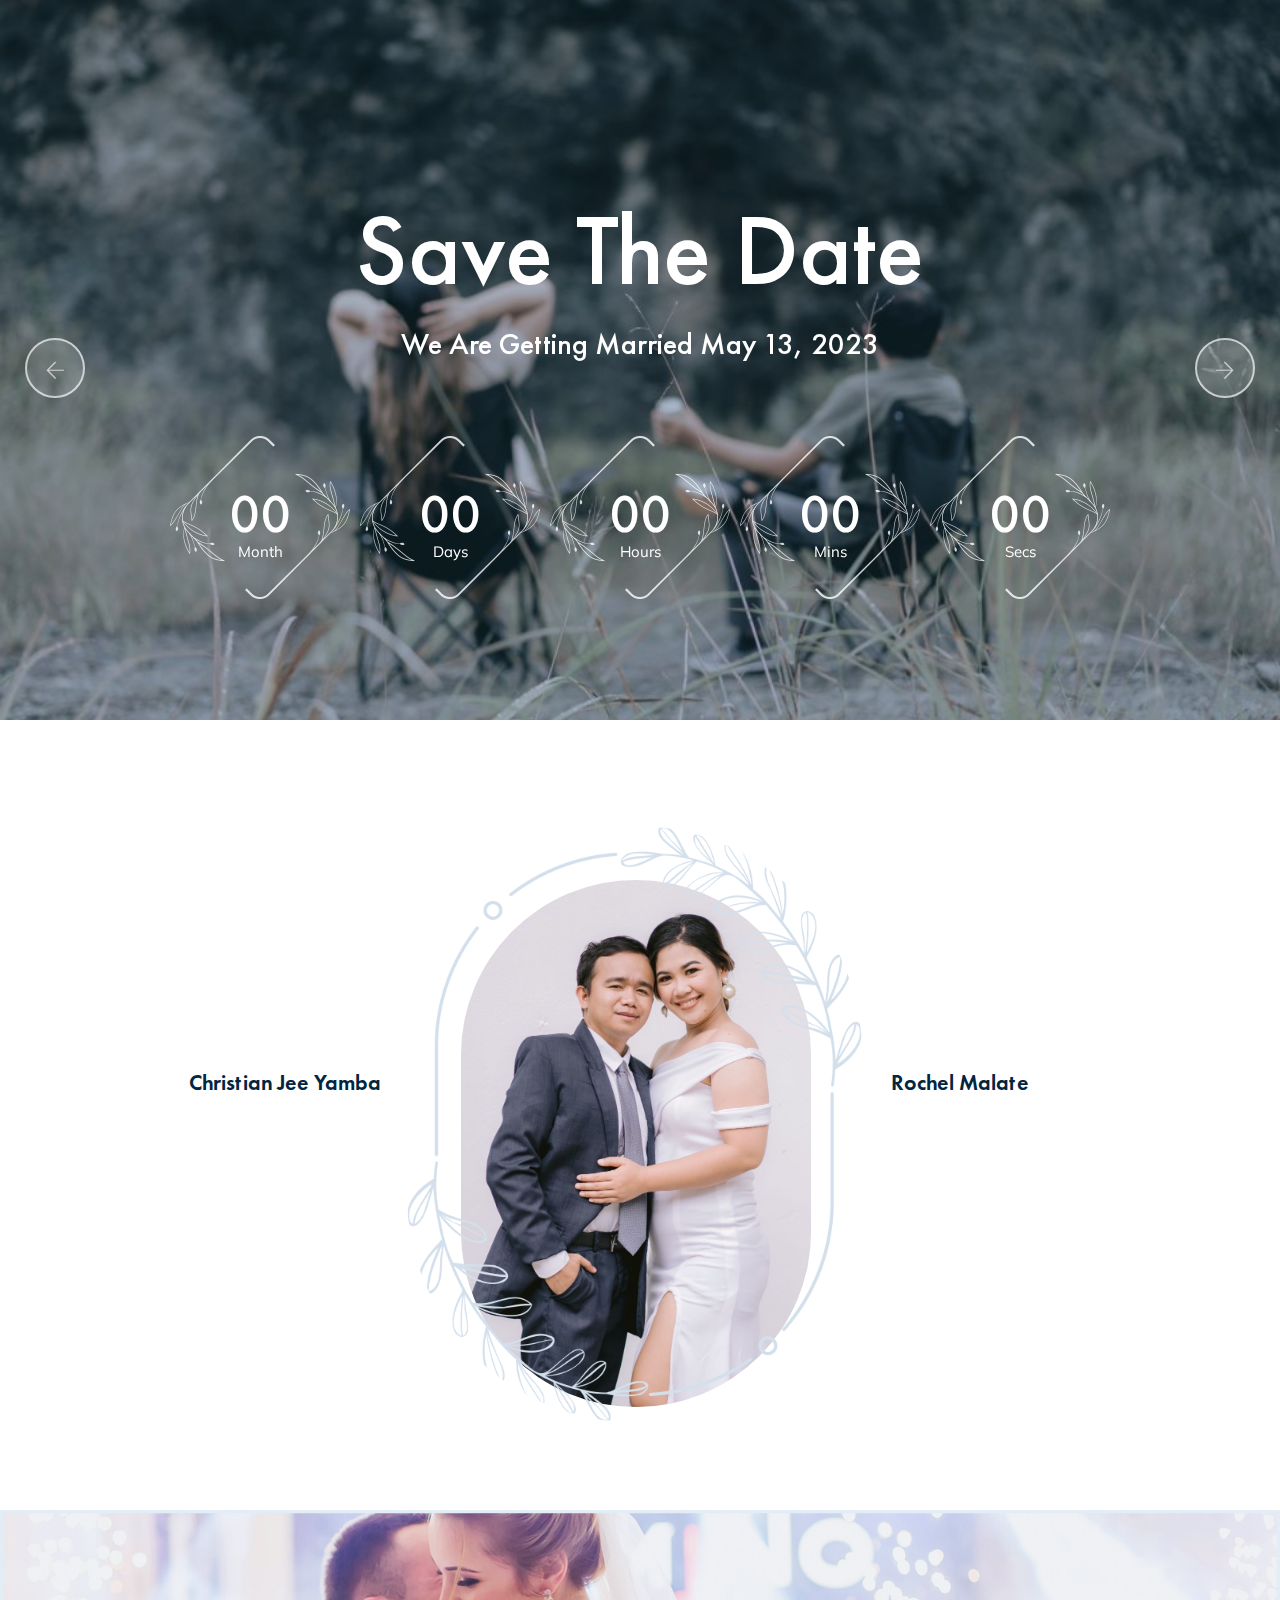
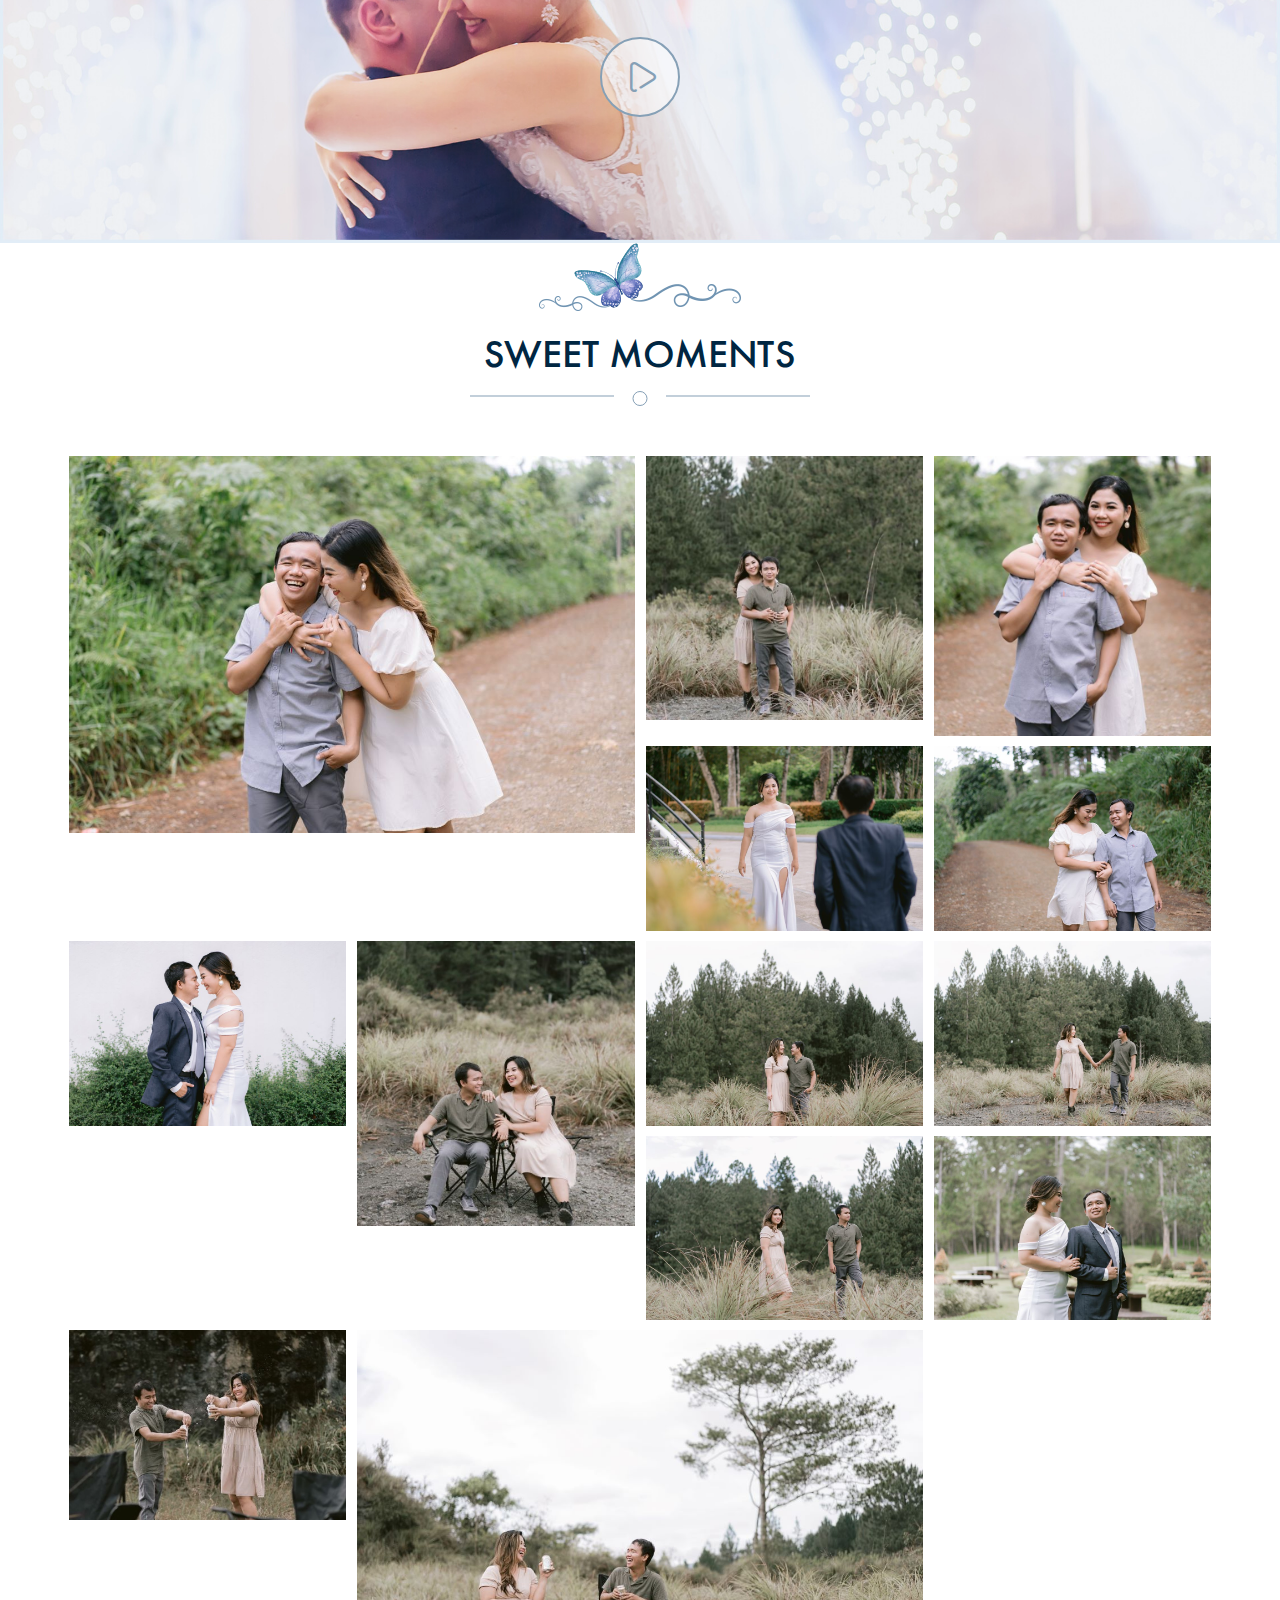
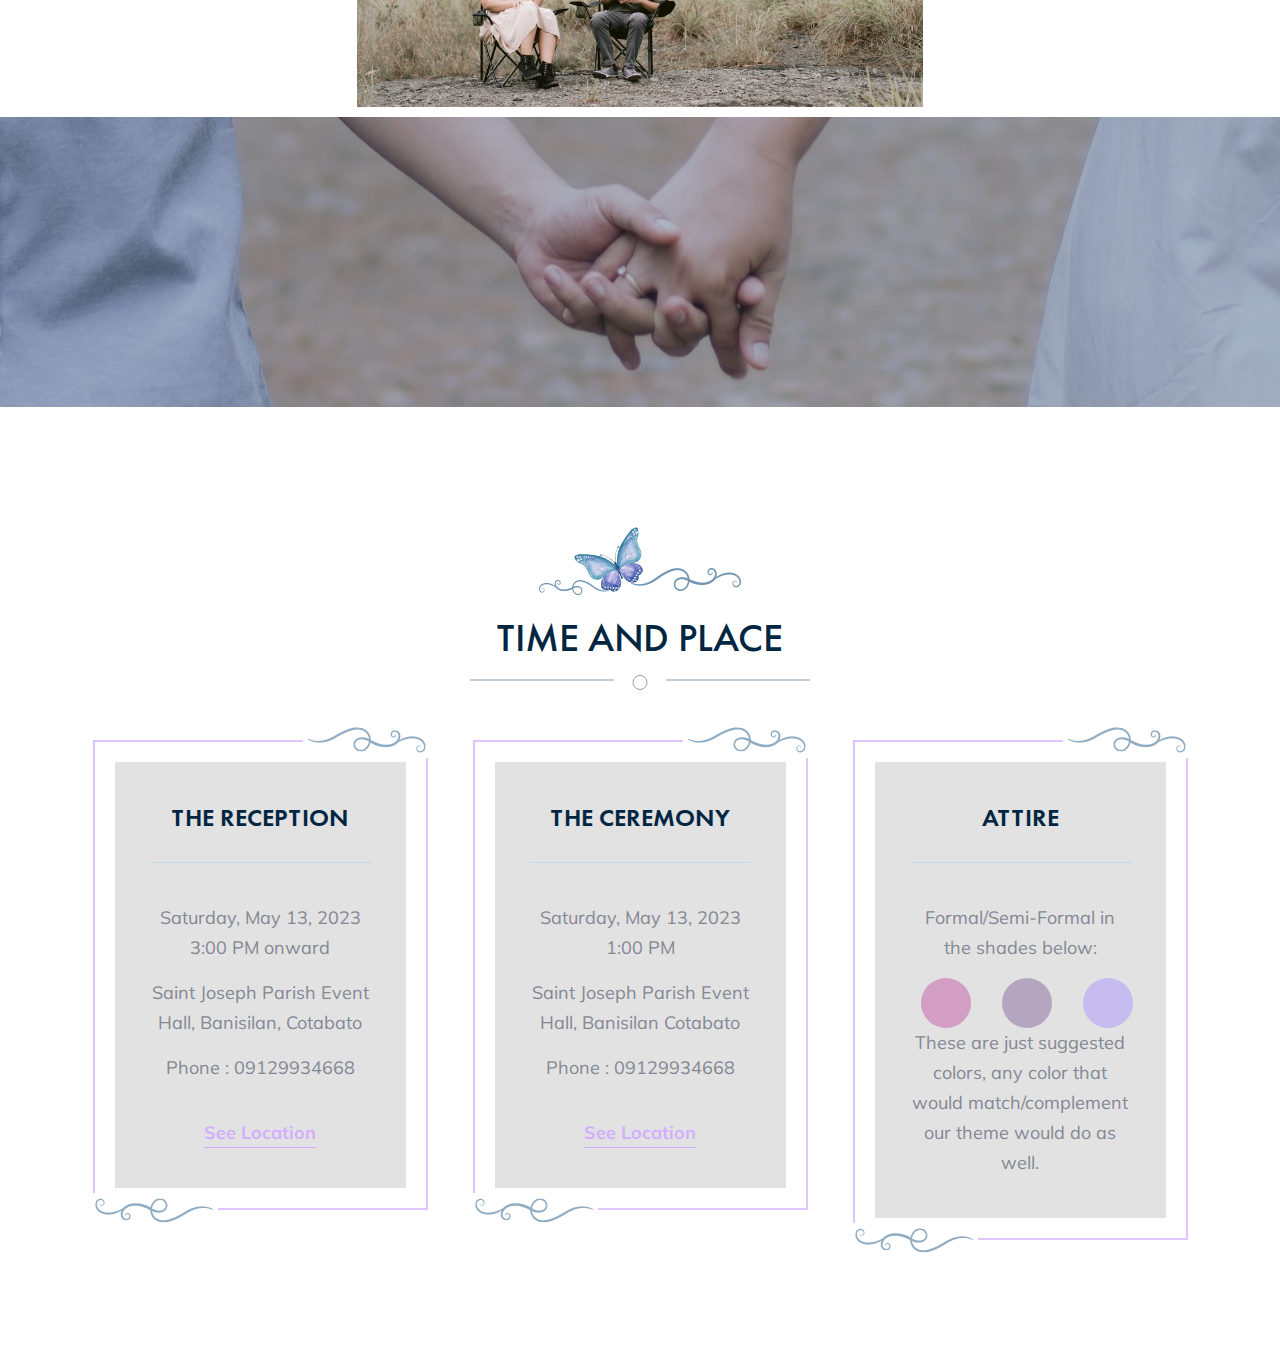
==== index.html @ 6a4d4988 "Image updates" ====
<!DOCTYPE html>
<html lang="en"></html>


<head>
    <link rel="shortcut icon" type="image/png" href="assets/images/favicon.png">
    <title> Yamba & Malate Nuptials</title>
    <link href="assets/css/themify-icons.css" rel="stylesheet">
    <link href="assets/css/font-awesome.min.css" rel="stylesheet">
    <link href="assets/css/flaticon.css" rel="stylesheet">
    <link href="assets/css/bootstrap.min.css" rel="stylesheet">
    <link href="assets/css/magnific-popup.css" rel="stylesheet">
    <link href="assets/css/animate.css" rel="stylesheet">
    <link href="assets/css/owl.carousel.css" rel="stylesheet">
    <link href="assets/css/owl.theme.css" rel="stylesheet">
    <link href="assets/css/slick.css" rel="stylesheet">
    <link href="assets/css/slick-theme.css" rel="stylesheet">
    <link href="assets/css/swiper.min.css" rel="stylesheet">
    <link href="assets/css/nice-select.css" rel="stylesheet">
    <link href="assets/css/owl.transitions.css" rel="stylesheet">
    <link href="assets/css/jquery.fancybox.css" rel="stylesheet">
    <link href="assets/css/odometer-theme-default.css" rel="stylesheet">
    <link href="assets/css/style.css" rel="stylesheet">
</head>

<body>

    <!-- start page-wrapper -->
    <div class="page-wrapper">
        <!-- start preloader -->
        <div class="preloader">
            <div class="vertical-centered-box">
                <div class="content">
                    <div class="loader-circle"></div>
                    <div class="loader-line-mask">
                        <div class="loader-line"></div>
                    </div>
                    <img src="assets/images/favicon.png" alt="">
                </div>
            </div>
        </div>
        <!-- end preloader -->
        <!-- start of hero -->
        <section class="wpo-hero-slider wpo-hero-style-3">
            <div class="wedding-announcement">
                <div class="couple-text">
                    <h2 class="wow slideInUp" data-wow-duration="1s">Save The Date</h2>
                    <p class="wow slideInUp" data-wow-duration="1.8s">We Are Getting Married May 13, 2023</p>
                    <!-- start wpo-wedding-date -->
                    <div class="wpo-wedding-date wow slideInUp" data-wow-duration="2.1s">
                        <div class="clock-grids">
                            <div id="clock"></div>
                        </div>
                    </div>
                    <!-- end wpo-wedding-date -->
                </div>
            </div>

            <div class="swiper-container">
                <div class="swiper-wrapper">
                    <div class="swiper-slide">
                        <div class="slide-inner slide-bg-image" data-background="assets/images/main/1.jpg">
                        </div> <!-- end slide-inner --> 
                    </div> <!-- end swiper-slide -->
                    <div class="swiper-slide">
                        <div class="slide-inner slide-bg-image" data-background="assets/images/main/2.jpg">
                        </div> <!-- end slide-inner --> 
                    </div> <!-- end swiper-slide -->
                    <div class="swiper-slide">
                        <div class="slide-inner slide-bg-image" data-background="assets/images/main/3.jpg">
                        </div> <!-- end slide-inner --> 
                    </div> <!-- end swiper-slide -->
                    <div class="swiper-slide">
                        <div class="slide-inner slide-bg-image" data-background="assets/images/main/4.jpg">
                        </div> <!-- end slide-inner --> 
                    </div> <!-- end swiper-slide -->
                    <div class="swiper-slide">
                        <div class="slide-inner slide-bg-image" data-background="assets/images/main/5.jpg">
                        </div> <!-- end slide-inner --> 
                    </div> <!-- end swiper-slide -->
                </div>
                <!-- end swiper-wrapper -->

                <!-- swipper controls -->
                <div class="swiper-pagination"></div>
                <div class="next-prev-btn">
                    <div class="swiper-button-next"></div>
                    <div class="swiper-button-prev"></div>
                </div>
            </div>
        </section>
        <!-- end of hero slider -->
        <!-- start couple-section -->
        <section class="couple-section pt-160 section-padding" id="couple">
            <div class="container">
                <div class="row align-items-center">
                    <div class="col col-xs-12">
                        <div class="couple-area clearfix">
                            <div class="text-grid bride">
                                <div class="couple-img">
                                    <img src="assets/images/main/chris.png" alt="">
                                </div>
                                <h3>Christian Jee Yamba</h3>
                                <!-- <p>26 years old web developer from Brgy. Thailand Banisilan North Cotabato </p> -->
                                
                            </div>
                            <div class="middle-couple-pic">
                                <img src="assets/images/main/couple.jpg"  alt="">
                                <div class="frame-img"><img src="assets/images/couple/shape.png" alt=""></div>
                            </div>
                            <div class="text-grid groom">
                                <div class="couple-img">
                                    <img src="assets/images/main/roch.png" alt="">
                                </div>
                                <h3>Rochel Malate</h3>
                                <!-- <p>26 Years old human from Tacloban who fell in love with christian </p> -->
                            </div>
                        </div>
                    </div>
                </div>
            </div> <!-- end container -->
        </section>
        <!-- end couple-section -->
        <!-- start wpo-video-section -->
        <section class="wpo-video-section-s2">
            <h2 class="hidden">some</h2>
            <div class="wpo-video-item">
                <div class="wpo-video-img">
                    <img src="assets/images/cta2.jpg" alt="">
                    <a href="https://www.youtube.com/embed/teLhLLlhfzc" class="video-btn" data-type="iframe"><i
                            class="fi flaticon-play"></i></a>
                </div>
            </div>
        </section>
        <!-- end wpo-video-section-->

        <!-- start wpo-portfolio-section -->
        <section class="wpo-portfolio-section-s2 section-padding" id="gallery">
            <div class="container-fluid">
                <div class="row">
                    <div class="wpo-section-title-s2">
                        <div class="section-title-simg">
                            <img src="assets/images/section-title2.png" alt="">
                        </div>
                        <h2>Sweet Moments</h2>
                        <div class="section-title-img">
                            <div class="round-ball"></div>
                        </div>
                    </div>
                </div>
                <div class="sortable-gallery">
                    <div class="row">
                        <div class="col-lg-12">
                            <div class="portfolio-grids gallery-container clearfix">
                                <div class="grid">
                                    <div class="img-holder">
                                        <a href="assets/images/main/4.jpg" class="fancybox" data-fancybox-group="gall-1">
                                            <img src="assets/images/main/4.jpg" alt class="img img-responsive">
                                            <div class="hover-content">
                                                <i class="ti-plus"></i>
                                            </div>
                                        </a>
                                    </div>
                                </div>
                                <div class="grid">
                                    <div class="img-holder">
                                        <a href="assets/images/main/8.jpg" class="fancybox" data-fancybox-group="gall-1">
                                            <img src="assets/images/main/8.jpg" alt class="img img-responsive">
                                            <div class="hover-content">
                                                <i class="ti-plus"></i>
                                            </div>
                                        </a>
                                    </div>
                                </div>
                                <div class="grid">
                                    <div class="img-holder">
                                        <a href="assets/images/main/16.jpg" class="fancybox" data-fancybox-group="gall-1">
                                            <img src="assets/images/main/16.jpg" alt class="img img-responsive">
                                            <div class="hover-content">
                                                <i class="ti-plus"></i>
                                            </div>
                                        </a>
                                    </div>
                                </div>
                                <div class="grid">
                                    <div class="img-holder">
                                        <a href="assets/images/main/19.jpg" class="fancybox" data-fancybox-group="gall-1">
                                            <img src="assets/images/main/19.jpg" alt class="img img-responsive">
                                            <div class="hover-content">
                                                <i class="ti-plus"></i>
                                            </div>
                                        </a>
                                    </div>
                                </div>
                                <div class="grid">
                                    <div class="img-holder">
                                        <a href="assets/images/main/17.jpg" class="fancybox" data-fancybox-group="gall-1">
                                            <img src="assets/images/main/17.jpg" alt class="img img-responsive">
                                            <div class="hover-content">
                                                <i class="ti-plus"></i>
                                            </div>
                                        </a>
                                    </div>
                                </div>
                                <div class="grid">
                                    <div class="img-holder">
                                        <a href="assets/images/main/18.jpg" class="fancybox" data-fancybox-group="gall-1">
                                            <img src="assets/images/main/18.jpg" alt class="img img-responsive">
                                            <div class="hover-content">
                                                <i class="ti-plus"></i>
                                            </div>
                                        </a>
                                    </div>
                                </div>
                                <div class="grid">
                                    <div class="img-holder">
                                        <a href="assets/images/main/14.jpg" class="fancybox" data-fancybox-group="gall-1">
                                            <img src="assets/images/main/14.jpg" alt class="img img-responsive">
                                            <div class="hover-content">
                                                <i class="ti-plus"></i>
                                            </div>
                                        </a>
                                    </div>
                                </div>
                                <div class="grid">
                                    <div class="img-holder">
                                        <a href="assets/images/main/9.jpg" class="fancybox" data-fancybox-group="gall-1">
                                            <img src="assets/images/main/9.jpg" alt class="img img-responsive">
                                            <div class="hover-content">
                                                <i class="ti-plus"></i>
                                            </div>
                                        </a>
                                    </div>
                                </div>
                                <div class="grid">
                                    <div class="img-holder">
                                        <a href="assets/images/main/11.jpg" class="fancybox" data-fancybox-group="gall-1">
                                            <img src="assets/images/main/11.jpg" alt class="img img-responsive">
                                            <div class="hover-content">
                                                <i class="ti-plus"></i>
                                            </div>
                                        </a>
                                    </div>
                                </div>
                                <div class="grid">
                                    <div class="img-holder">
                                        <a href="assets/images/main/7.jpg" class="fancybox" data-fancybox-group="gall-1">
                                            <img src="assets/images/main/7.jpg" alt class="img img-responsive">
                                            <div class="hover-content">
                                                <i class="ti-plus"></i>
                                            </div>
                                        </a>
                                    </div>
                                </div>
                                <div class="grid">
                                    <div class="img-holder">
                                        <a href="assets/images/main/20.jpg" class="fancybox" data-fancybox-group="gall-1">
                                            <img src="assets/images/main/20.jpg" alt class="img img-responsive">
                                            <div class="hover-content">
                                                <i class="ti-plus"></i>
                                            </div>
                                        </a>
                                    </div>
                                </div>
                                <div class="grid">
                                    <div class="img-holder">
                                        <a href="assets/images/main/15.jpg" class="fancybox" data-fancybox-group="gall-1">
                                            <img src="assets/images/main/15.jpg" alt class="img img-responsive">
                                            <div class="hover-content">
                                                <i class="ti-plus"></i>
                                            </div>
                                        </a>
                                    </div>
                                </div>
                                <div class="grid">
                                    <div class="img-holder">
                                        <a href="assets/images/main/12.jpg" class="fancybox" data-fancybox-group="gall-1">
                                            <img src="assets/images/main/12.jpg" alt class="img img-responsive">
                                            <div class="hover-content">
                                                <i class="ti-plus"></i>
                                            </div>
                                        </a>
                                    </div>
                                </div>
                            </div>
                        </div>
                    </div>
                </div>

            </div> <!-- end container -->
        </section>
        <!-- end wpo-portfolio-section -->

        <!-- start wpo-cta-section -->
        <div class="wpo-cta-section-s3">
            <div class="conatiner-fluid">
            </div>
        </div>

        <!-- end wpo-cta-section -->

        <!-- start wpo-event-section -->
        <section class="wpo-event-section section-padding" id="event">
            <div class="container">
                <div class="row">
                    <div class="wpo-section-title-s2">
                        <div class="section-title-simg">
                            <img src="assets/images/section-title2.png" alt="">
                        </div>
                        <h2>TIME AND PLACE</h2>
                        <div class="section-title-img">
                            <div class="round-ball"></div>
                        </div>
                    </div>
                </div>
                <div class="wpo-event-wrap">
                    <div class="row">
                        <div class="col col-lg-4 col-sm-12 col-xs-12 col-12">
                            <div class="wpo-event-item">
                                <div class="wpo-event-text">
                                    <h2>The Reception</h2>
                                    <ul>
                                        <li>Saturday, May 13, 2023
                                            3:00 PM onward</li>
                                        <li>Saint Joseph Parish Event Hall, Banisilan, Cotabato</li>
                                        <li>Phone : 09129934668</li>

                                        <li> <a target="_blank" href="https://goo.gl/maps/SfGTZYkYC9hST8ng8">See Location</a></li>
                                    </ul>
                                </div>
                                <div class="event-shape-1">
                                    <img src="assets/images/event-shape-1.png" alt="">
                                </div>
                                <div class="event-shape-2">
                                    <img src="assets/images/event-shape-2.png" alt="">
                                </div>
                            </div>
                        </div>
                        <div class="col col-lg-4 col-sm-12 col-xs-12 col-12">
                            <div class="wpo-event-item">
                                <div class="wpo-event-text">
                                    <h2>THE CEREMONY</h2>
                                    <ul>
                                        <li>Saturday, May 13, 2023
                                            1:00 PM</li>
                                        <li>Saint Joseph Parish Event Hall, Banisilan Cotabato</li>
                                        <li>Phone : 09129934668</li>

                                        <li> <a target="_blank" href="https://goo.gl/maps/rJpF95qq6L1NJ7fk9">See Location</a></li>
                                    </ul>
                                </div>
                                <div class="event-shape-1">
                                    <img src="assets/images/event-shape-1.png" alt="">
                                </div>
                                <div class="event-shape-2">
                                    <img src="assets/images/event-shape-2.png" alt="">
                                </div>
                            </div>
                        </div>
                        <div class="col col-lg-4 col-sm-12 col-xs-12 col-12 col-centered">
                            <div class="wpo-event-item">
                                <div class="wpo-event-text">
                                    <h2>ATTIRE</h2>
                                        <ul>
                                            <li>Formal/Semi-Formal in the shades below:</li>
                                            <div class="mt-2 row align-items-center" align="center" >
                                                <div class="col col-md-4">
                                                    <div class="pallet" style="background-color:#d29ec4">
                                                        <!-- <div class="color-label">Beige</div> -->
                                                    </div>
                                                </div>
                                                <div class="col col-md-4">
                                                    <div class="pallet" style="background-color:#b4a6bf">
                                                        <!-- <div class="color-label">White Ivory</div> -->
                                                    </div>
                                                </div>
                                                <div class="col col-md-4">
                                                    <div class="pallet" style="background-color:#c6bcef">
                                                        <!-- <div class="color-label">Champagne</div> -->
                                                    </div>
                                                </div>
                                            </div>
                                            <li>These are just suggested colors, any color that would match/complement our theme would do as well.</li>
                                        </ul>
                                        </div>
                                        <div class="event-shape-1">
                                            <img src="assets/images/event-shape-1.png" alt="">
                                </div>
                                <div class="event-shape-2">
                                    <img src="assets/images/event-shape-2.png" alt="">
                                </div>
                            </div>
                        </div>
                   
                    </div>
                </div>

            </div> <!-- end container -->
        </section>
        <!-- end wpo-event-section -->
    <!-- end of page-wrapper -->

    <!-- All JavaScript files
    ================================================== -->
    <script src="assets/js/jquery.min.js"></script>
    <script src="assets/js/bootstrap.bundle.min.js"></script>
    <!-- Plugins for this template -->
    <script src="assets/js/modernizr.custom.js"></script>
    <script src="assets/js/jquery.dlmenu.js"></script>
    <script src="assets/js/jquery-plugin-collection.js"></script>
    <!-- Custom script for this template -->
    <script src="assets/js/script.js"></script>
</body>

</html>
---- assets/css/themify-icons.css ----
@font-face {
	font-family: 'themify';
	src:url('../fonts/themify.eot?-fvbane');
	src:url('../fonts/themify.eot?#iefix-fvbane') format('embedded-opentype'),
		url('../fonts/themify.woff?-fvbane') format('woff'),
		url('../fonts/themify.ttf?-fvbane') format('truetype'),
		url('../fonts/themify.svg?-fvbane#themify') format('svg');
	font-weight: normal;
	font-style: normal;
}

[class^="ti-"], [class*=" ti-"] {
	font-family: 'themify';
	speak: none;
	font-style: normal;
	font-weight: normal;
	font-variant: normal;
	text-transform: none;
	line-height: 1;

	/* Better Font Rendering =========== */
	-webkit-font-smoothing: antialiased;
	-moz-osx-font-smoothing: grayscale;
}

.ti-wand:before {
	content: "\e600";
}
.ti-volume:before {
	content: "\e601";
}
.ti-user:before {
	content: "\e602";
}
.ti-unlock:before {
	content: "\e603";
}
.ti-unlink:before {
	content: "\e604";
}
.ti-trash:before {
	content: "\e605";
}
.ti-thought:before {
	content: "\e606";
}
.ti-target:before {
	content: "\e607";
}
.ti-tag:before {
	content: "\e608";
}
.ti-tablet:before {
	content: "\e609";
}
.ti-star:before {
	content: "\e60a";
}
.ti-spray:before {
	content: "\e60b";
}
.ti-signal:before {
	content: "\e60c";
}
.ti-shopping-cart:before {
	content: "\e60d";
}
.ti-shopping-cart-full:before {
	content: "\e60e";
}
.ti-settings:before {
	content: "\e60f";
}
.ti-search:before {
	content: "\e610";
}
.ti-zoom-in:before {
	content: "\e611";
}
.ti-zoom-out:before {
	content: "\e612";
}
.ti-cut:before {
	content: "\e613";
}
.ti-ruler:before {
	content: "\e614";
}
.ti-ruler-pencil:before {
	content: "\e615";
}
.ti-ruler-alt:before {
	content: "\e616";
}
.ti-bookmark:before {
	content: "\e617";
}
.ti-bookmark-alt:before {
	content: "\e618";
}
.ti-reload:before {
	content: "\e619";
}
.ti-plus:before {
	content: "\e61a";
}
.ti-pin:before {
	content: "\e61b";
}
.ti-pencil:before {
	content: "\e61c";
}
.ti-pencil-alt:before {
	content: "\e61d";
}
.ti-paint-roller:before {
	content: "\e61e";
}
.ti-paint-bucket:before {
	content: "\e61f";
}
.ti-na:before {
	content: "\e620";
}
.ti-mobile:before {
	content: "\e621";
}
.ti-minus:before {
	content: "\e622";
}
.ti-medall:before {
	content: "\e623";
}
.ti-medall-alt:before {
	content: "\e624";
}
.ti-marker:before {
	content: "\e625";
}
.ti-marker-alt:before {
	content: "\e626";
}
.ti-arrow-up:before {
	content: "\e627";
}
.ti-arrow-right:before {
	content: "\e628";
}
.ti-arrow-left:before {
	content: "\e629";
}
.ti-arrow-down:before {
	content: "\e62a";
}
.ti-lock:before {
	content: "\e62b";
}
.ti-location-arrow:before {
	content: "\e62c";
}
.ti-link:before {
	content: "\e62d";
}
.ti-layout:before {
	content: "\e62e";
}
.ti-layers:before {
	content: "\e62f";
}
.ti-layers-alt:before {
	content: "\e630";
}
.ti-key:before {
	content: "\e631";
}
.ti-import:before {
	content: "\e632";
}
.ti-image:before {
	content: "\e633";
}
.ti-heart:before {
	content: "\e634";
}
.ti-heart-broken:before {
	content: "\e635";
}
.ti-hand-stop:before {
	content: "\e636";
}
.ti-hand-open:before {
	content: "\e637";
}
.ti-hand-drag:before {
	content: "\e638";
}
.ti-folder:before {
	content: "\e639";
}
.ti-flag:before {
	content: "\e63a";
}
.ti-flag-alt:before {
	content: "\e63b";
}
.ti-flag-alt-2:before {
	content: "\e63c";
}
.ti-eye:before {
	content: "\e63d";
}
.ti-export:before {
	content: "\e63e";
}
.ti-exchange-vertical:before {
	content: "\e63f";
}
.ti-desktop:before {
	content: "\e640";
}
.ti-cup:before {
	content: "\e641";
}
.ti-crown:before {
	content: "\e642";
}
.ti-comments:before {
	content: "\e643";
}
.ti-comment:before {
	content: "\e644";
}
.ti-comment-alt:before {
	content: "\e645";
}
.ti-close:before {
	content: "\e646";
}
.ti-clip:before {
	content: "\e647";
}
.ti-angle-up:before {
	content: "\e648";
}
.ti-angle-right:before {
	content: "\e649";
}
.ti-angle-left:before {
	content: "\e64a";
}
.ti-angle-down:before {
	content: "\e64b";
}
.ti-check:before {
	content: "\e64c";
}
.ti-check-box:before {
	content: "\e64d";
}
.ti-camera:before {
	content: "\e64e";
}
.ti-announcement:before {
	content: "\e64f";
}
.ti-brush:before {
	content: "\e650";
}
.ti-briefcase:before {
	content: "\e651";
}
.ti-bolt:before {
	content: "\e652";
}
.ti-bolt-alt:before {
	content: "\e653";
}
.ti-blackboard:before {
	content: "\e654";
}
.ti-bag:before {
	content: "\e655";
}
.ti-move:before {
	content: "\e656";
}
.ti-arrows-vertical:before {
	content: "\e657";
}
.ti-arrows-horizontal:before {
	content: "\e658";
}
.ti-fullscreen:before {
	content: "\e659";
}
.ti-arrow-top-right:before {
	content: "\e65a";
}
.ti-arrow-top-left:before {
	content: "\e65b";
}
.ti-arrow-circle-up:before {
	content: "\e65c";
}
.ti-arrow-circle-right:before {
	content: "\e65d";
}
.ti-arrow-circle-left:before {
	content: "\e65e";
}
.ti-arrow-circle-down:before {
	content: "\e65f";
}
.ti-angle-double-up:before {
	content: "\e660";
}
.ti-angle-double-right:before {
	content: "\e661";
}
.ti-angle-double-left:before {
	content: "\e662";
}
.ti-angle-double-down:before {
	content: "\e663";
}
.ti-zip:before {
	content: "\e664";
}
.ti-world:before {
	content: "\e665";
}
.ti-wheelchair:before {
	content: "\e666";
}
.ti-view-list:before {
	content: "\e667";
}
.ti-view-list-alt:before {
	content: "\e668";
}
.ti-view-grid:before {
	content: "\e669";
}
.ti-uppercase:before {
	content: "\e66a";
}
.ti-upload:before {
	content: "\e66b";
}
.ti-underline:before {
	content: "\e66c";
}
.ti-truck:before {
	content: "\e66d";
}
.ti-timer:before {
	content: "\e66e";
}
.ti-ticket:before {
	content: "\e66f";
}
.ti-thumb-up:before {
	content: "\e670";
}
.ti-thumb-down:before {
	content: "\e671";
}
.ti-text:before {
	content: "\e672";
}
.ti-stats-up:before {
	content: "\e673";
}
.ti-stats-down:before {
	content: "\e674";
}
.ti-split-v:before {
	content: "\e675";
}
.ti-split-h:before {
	content: "\e676";
}
.ti-smallcap:before {
	content: "\e677";
}
.ti-shine:before {
	content: "\e678";
}
.ti-shift-right:before {
	content: "\e679";
}
.ti-shift-left:before {
	content: "\e67a";
}
.ti-shield:before {
	content: "\e67b";
}
.ti-notepad:before {
	content: "\e67c";
}
.ti-server:before {
	content: "\e67d";
}
.ti-quote-right:before {
	content: "\e67e";
}
.ti-quote-left:before {
	content: "\e67f";
}
.ti-pulse:before {
	content: "\e680";
}
.ti-printer:before {
	content: "\e681";
}
.ti-power-off:before {
	content: "\e682";
}
.ti-plug:before {
	content: "\e683";
}
.ti-pie-chart:before {
	content: "\e684";
}
.ti-paragraph:before {
	content: "\e685";
}
.ti-panel:before {
	content: "\e686";
}
.ti-package:before {
	content: "\e687";
}
.ti-music:before {
	content: "\e688";
}
.ti-music-alt:before {
	content: "\e689";
}
.ti-mouse:before {
	content: "\e68a";
}
.ti-mouse-alt:before {
	content: "\e68b";
}
.ti-money:before {
	content: "\e68c";
}
.ti-microphone:before {
	content: "\e68d";
}
.ti-menu:before {
	content: "\e68e";
}
.ti-menu-alt:before {
	content: "\e68f";
}
.ti-map:before {
	content: "\e690";
}
.ti-map-alt:before {
	content: "\e691";
}
.ti-loop:before {
	content: "\e692";
}
.ti-location-pin:before {
	content: "\e693";
}
.ti-list:before {
	content: "\e694";
}
.ti-light-bulb:before {
	content: "\e695";
}
.ti-Italic:before {
	content: "\e696";
}
.ti-info:before {
	content: "\e697";
}
.ti-infinite:before {
	content: "\e698";
}
.ti-id-badge:before {
	content: "\e699";
}
.ti-hummer:before {
	content: "\e69a";
}
.ti-home:before {
	content: "\e69b";
}
.ti-help:before {
	content: "\e69c";
}
.ti-headphone:before {
	content: "\e69d";
}
.ti-harddrives:before {
	content: "\e69e";
}
.ti-harddrive:before {
	content: "\e69f";
}
.ti-gift:before {
	content: "\e6a0";
}
.ti-game:before {
	content: "\e6a1";
}
.ti-filter:before {
	content: "\e6a2";
}
.ti-files:before {
	content: "\e6a3";
}
.ti-file:before {
	content: "\e6a4";
}
.ti-eraser:before {
	content: "\e6a5";
}
.ti-envelope:before {
	content: "\e6a6";
}
.ti-download:before {
	content: "\e6a7";
}
.ti-direction:before {
	content: "\e6a8";
}
.ti-direction-alt:before {
	content: "\e6a9";
}
.ti-dashboard:before {
	content: "\e6aa";
}
.ti-control-stop:before {
	content: "\e6ab";
}
.ti-control-shuffle:before {
	content: "\e6ac";
}
.ti-control-play:before {
	content: "\e6ad";
}
.ti-control-pause:before {
	content: "\e6ae";
}
.ti-control-forward:before {
	content: "\e6af";
}
.ti-control-backward:before {
	content: "\e6b0";
}
.ti-cloud:before {
	content: "\e6b1";
}
.ti-cloud-up:before {
	content: "\e6b2";
}
.ti-cloud-down:before {
	content: "\e6b3";
}
.ti-clipboard:before {
	content: "\e6b4";
}
.ti-car:before {
	content: "\e6b5";
}
.ti-calendar:before {
	content: "\e6b6";
}
.ti-book:before {
	content: "\e6b7";
}
.ti-bell:before {
	content: "\e6b8";
}
.ti-basketball:before {
	content: "\e6b9";
}
.ti-bar-chart:before {
	content: "\e6ba";
}
.ti-bar-chart-alt:before {
	content: "\e6bb";
}
.ti-back-right:before {
	content: "\e6bc";
}
.ti-back-left:before {
	content: "\e6bd";
}
.ti-arrows-corner:before {
	content: "\e6be";
}
.ti-archive:before {
	content: "\e6bf";
}
.ti-anchor:before {
	content: "\e6c0";
}
.ti-align-right:before {
	content: "\e6c1";
}
.ti-align-left:before {
	content: "\e6c2";
}
.ti-align-justify:before {
	content: "\e6c3";
}
.ti-align-center:before {
	content: "\e6c4";
}
.ti-alert:before {
	content: "\e6c5";
}
.ti-alarm-clock:before {
	content: "\e6c6";
}
.ti-agenda:before {
	content: "\e6c7";
}
.ti-write:before {
	content: "\e6c8";
}
.ti-window:before {
	content: "\e6c9";
}
.ti-widgetized:before {
	content: "\e6ca";
}
.ti-widget:before {
	content: "\e6cb";
}
.ti-widget-alt:before {
	content: "\e6cc";
}
.ti-wallet:before {
	content: "\e6cd";
}
.ti-video-clapper:before {
	content: "\e6ce";
}
.ti-video-camera:before {
	content: "\e6cf";
}
.ti-vector:before {
	content: "\e6d0";
}
.ti-themify-logo:before {
	content: "\e6d1";
}
.ti-themify-favicon:before {
	content: "\e6d2";
}
.ti-themify-favicon-alt:before {
	content: "\e6d3";
}
.ti-support:before {
	content: "\e6d4";
}
.ti-stamp:before {
	content: "\e6d5";
}
.ti-split-v-alt:before {
	content: "\e6d6";
}
.ti-slice:before {
	content: "\e6d7";
}
.ti-shortcode:before {
	content: "\e6d8";
}
.ti-shift-right-alt:before {
	content: "\e6d9";
}
.ti-shift-left-alt:before {
	content: "\e6da";
}
.ti-ruler-alt-2:before {
	content: "\e6db";
}
.ti-receipt:before {
	content: "\e6dc";
}
.ti-pin2:before {
	content: "\e6dd";
}
.ti-pin-alt:before {
	content: "\e6de";
}
.ti-pencil-alt2:before {
	content: "\e6df";
}
.ti-palette:before {
	content: "\e6e0";
}
.ti-more:before {
	content: "\e6e1";
}
.ti-more-alt:before {
	content: "\e6e2";
}
.ti-microphone-alt:before {
	content: "\e6e3";
}
.ti-magnet:before {
	content: "\e6e4";
}
.ti-line-double:before {
	content: "\e6e5";
}
.ti-line-dotted:before {
	content: "\e6e6";
}
.ti-line-dashed:before {
	content: "\e6e7";
}
.ti-layout-width-full:before {
	content: "\e6e8";
}
.ti-layout-width-default:before {
	content: "\e6e9";
}
.ti-layout-width-default-alt:before {
	content: "\e6ea";
}
.ti-layout-tab:before {
	content: "\e6eb";
}
.ti-layout-tab-window:before {
	content: "\e6ec";
}
.ti-layout-tab-v:before {
	content: "\e6ed";
}
.ti-layout-tab-min:before {
	content: "\e6ee";
}
.ti-layout-slider:before {
	content: "\e6ef";
}
.ti-layout-slider-alt:before {
	content: "\e6f0";
}
.ti-layout-sidebar-right:before {
	content: "\e6f1";
}
.ti-layout-sidebar-none:before {
	content: "\e6f2";
}
.ti-layout-sidebar-left:before {
	content: "\e6f3";
}
.ti-layout-placeholder:before {
	content: "\e6f4";
}
.ti-layout-menu:before {
	content: "\e6f5";
}
.ti-layout-menu-v:before {
	content: "\e6f6";
}
.ti-layout-menu-separated:before {
	content: "\e6f7";
}
.ti-layout-menu-full:before {
	content: "\e6f8";
}
.ti-layout-media-right-alt:before {
	content: "\e6f9";
}
.ti-layout-media-right:before {
	content: "\e6fa";
}
.ti-layout-media-overlay:before {
	content: "\e6fb";
}
.ti-layout-media-overlay-alt:before {
	content: "\e6fc";
}
.ti-layout-media-overlay-alt-2:before {
	content: "\e6fd";
}
.ti-layout-media-left-alt:before {
	content: "\e6fe";
}
.ti-layout-media-left:before {
	content: "\e6ff";
}
.ti-layout-media-center-alt:before {
	content: "\e700";
}
.ti-layout-media-center:before {
	content: "\e701";
}
.ti-layout-list-thumb:before {
	content: "\e702";
}
.ti-layout-list-thumb-alt:before {
	content: "\e703";
}
.ti-layout-list-post:before {
	content: "\e704";
}
.ti-layout-list-large-image:before {
	content: "\e705";
}
.ti-layout-line-solid:before {
	content: "\e706";
}
.ti-layout-grid4:before {
	content: "\e707";
}
.ti-layout-grid3:before {
	content: "\e708";
}
.ti-layout-grid2:before {
	content: "\e709";
}
.ti-layout-grid2-thumb:before {
	content: "\e70a";
}
.ti-layout-cta-right:before {
	content: "\e70b";
}
.ti-layout-cta-left:before {
	content: "\e70c";
}
.ti-layout-cta-center:before {
	content: "\e70d";
}
.ti-layout-cta-btn-right:before {
	content: "\e70e";
}
.ti-layout-cta-btn-left:before {
	content: "\e70f";
}
.ti-layout-column4:before {
	content: "\e710";
}
.ti-layout-column3:before {
	content: "\e711";
}
.ti-layout-column2:before {
	content: "\e712";
}
.ti-layout-accordion-separated:before {
	content: "\e713";
}
.ti-layout-accordion-merged:before {
	content: "\e714";
}
.ti-layout-accordion-list:before {
	content: "\e715";
}
.ti-ink-pen:before {
	content: "\e716";
}
.ti-info-alt:before {
	content: "\e717";
}
.ti-help-alt:before {
	content: "\e718";
}
.ti-headphone-alt:before {
	content: "\e719";
}
.ti-hand-point-up:before {
	content: "\e71a";
}
.ti-hand-point-right:before {
	content: "\e71b";
}
.ti-hand-point-left:before {
	content: "\e71c";
}
.ti-hand-point-down:before {
	content: "\e71d";
}
.ti-gallery:before {
	content: "\e71e";
}
.ti-face-smile:before {
	content: "\e71f";
}
.ti-face-sad:before {
	content: "\e720";
}
.ti-credit-card:before {
	content: "\e721";
}
.ti-control-skip-forward:before {
	content: "\e722";
}
.ti-control-skip-backward:before {
	content: "\e723";
}
.ti-control-record:before {
	content: "\e724";
}
.ti-control-eject:before {
	content: "\e725";
}
.ti-comments-smiley:before {
	content: "\e726";
}
.ti-brush-alt:before {
	content: "\e727";
}
.ti-youtube:before {
	content: "\e728";
}
.ti-vimeo:before {
	content: "\e729";
}
.ti-twitter:before {
	content: "\e72a";
}
.ti-time:before {
	content: "\e72b";
}
.ti-tumblr:before {
	content: "\e72c";
}
.ti-skype:before {
	content: "\e72d";
}
.ti-share:before {
	content: "\e72e";
}
.ti-share-alt:before {
	content: "\e72f";
}
.ti-rocket:before {
	content: "\e730";
}
.ti-pinterest:before {
	content: "\e731";
}
.ti-new-window:before {
	content: "\e732";
}
.ti-microsoft:before {
	content: "\e733";
}
.ti-list-ol:before {
	content: "\e734";
}
.ti-linkedin:before {
	content: "\e735";
}
.ti-layout-sidebar-2:before {
	content: "\e736";
}
.ti-layout-grid4-alt:before {
	content: "\e737";
}
.ti-layout-grid3-alt:before {
	content: "\e738";
}
.ti-layout-grid2-alt:before {
	content: "\e739";
}
.ti-layout-column4-alt:before {
	content: "\e73a";
}
.ti-layout-column3-alt:before {
	content: "\e73b";
}
.ti-layout-column2-alt:before {
	content: "\e73c";
}
.ti-instagram:before {
	content: "\e73d";
}
.ti-google:before {
	content: "\e73e";
}
.ti-github:before {
	content: "\e73f";
}
.ti-flickr:before {
	content: "\e740";
}
.ti-facebook:before {
	content: "\e741";
}
.ti-dropbox:before {
	content: "\e742";
}
.ti-dribbble:before {
	content: "\e743";
}
.ti-apple:before {
	content: "\e744";
}
.ti-android:before {
	content: "\e745";
}
.ti-save:before {
	content: "\e746";
}
.ti-save-alt:before {
	content: "\e747";
}
.ti-yahoo:before {
	content: "\e748";
}
.ti-wordpress:before {
	content: "\e749";
}
.ti-vimeo-alt:before {
	content: "\e74a";
}
.ti-twitter-alt:before {
	content: "\e74b";
}
.ti-tumblr-alt:before {
	content: "\e74c";
}
.ti-trello:before {
	content: "\e74d";
}
.ti-stack-overflow:before {
	content: "\e74e";
}
.ti-soundcloud:before {
	content: "\e74f";
}
.ti-sharethis:before {
	content: "\e750";
}
.ti-sharethis-alt:before {
	content: "\e751";
}
.ti-reddit:before {
	content: "\e752";
}
.ti-pinterest-alt:before {
	content: "\e753";
}
.ti-microsoft-alt:before {
	content: "\e754";
}
.ti-linux:before {
	content: "\e755";
}
.ti-jsfiddle:before {
	content: "\e756";
}
.ti-joomla:before {
	content: "\e757";
}
.ti-html5:before {
	content: "\e758";
}
.ti-flickr-alt:before {
	content: "\e759";
}
.ti-email:before {
	content: "\e75a";
}
.ti-drupal:before {
	content: "\e75b";
}
.ti-dropbox-alt:before {
	content: "\e75c";
}
.ti-css3:before {
	content: "\e75d";
}
.ti-rss:before {
	content: "\e75e";
}
.ti-rss-alt:before {
	content: "\e75f";
}
---- assets/css/flaticon.css ----
@font-face {
    font-family: "flaticon";
    src: url("../fonts/flaticon.ttf?7be827e199392bb56ae95dacf43f5036") format("truetype"),
url("../fonts/flaticon.woff?7be827e199392bb56ae95dacf43f5036") format("woff"),
url("../fonts/flaticon.woff2?7be827e199392bb56ae95dacf43f5036") format("woff2"),
url("../fonts/flaticon.eot?7be827e199392bb56ae95dacf43f5036#iefix") format("embedded-opentype"),
url("../fonts/flaticon.svg?7be827e199392bb56ae95dacf43f5036#flaticon") format("svg");
}

i[class^="flaticon-"]:before, i[class*=" flaticon-"]:before {
    font-family: flaticon !important;
    font-style: normal;
    font-weight: normal !important;
    font-variant: normal;
    text-transform: none;
    font-size: 20px;
    -webkit-font-smoothing: antialiased;
    -moz-osx-font-smoothing: grayscale;
}

.flaticon-email:before {
    content: "\f101";
}
.flaticon-phone-call:before {
    content: "\f102";
}
.flaticon-maps-and-flags:before {
    content: "\f103";
}
.flaticon-instagram:before {
    content: "\f104";
}
.flaticon-gallery:before {
    content: "\f105";
}
.flaticon-serving-dish:before {
    content: "\f106";
}
.flaticon-edit:before {
    content: "\f107";
}
.flaticon-left-arrow:before {
    content: "\f108";
}
.flaticon-wedding:before {
    content: "\f109";
}
.flaticon-cake:before {
    content: "\f10a";
}
.flaticon-wedding-rings:before {
    content: "\f10b";
}
.flaticon-play:before {
    content: "\f10c";
}
.flaticon-quotation:before {
    content: "\f10d";
}
.flaticon-dove:before {
    content: "\f10e";
}
.flaticon-calendar:before {
    content: "\f10f";
}
.flaticon-heart:before {
    content: "\f110";
}
.flaticon-pinterest:before {
    content: "\f111";
}
.flaticon-facebook-app-symbol:before {
    content: "\f112";
}
.flaticon-twitter:before {
    content: "\f113";
}
.flaticon-instagram-1:before {
    content: "\f114";
}
.flaticon-linkedin:before {
    content: "\f115";
}
.flaticon-youtube:before {
    content: "\f116";
}
.flaticon-search:before {
    content: "\f117";
}
.flaticon-shopping-cart:before {
    content: "\f118";
}
.flaticon-left-arrow-1:before {
    content: "\f119";
}
.flaticon-user:before {
    content: "\f11a";
}
.flaticon-comment-white-oval-bubble:before {
    content: "\f11b";
}
.flaticon-calendar-1:before {
    content: "\f11c";
}
.flaticon-right-arrow:before {
    content: "\f11d";
}
.flaticon-play-1:before {
    content: "\f11e";
}
.flaticon-left-quote:before {
    content: "\f11f";
}
.flaticon-right-arrow-1:before {
    content: "\f120";
}
.flaticon-left-arrow-2:before {
    content: "\f121";
}
.flaticon-next:before {
    content: "\f122";
}
---- assets/css/nice-select.css ----
.nice-select {
  -webkit-tap-highlight-color: transparent;
  background-color: #fff;
  border-radius: 5px;
  border: solid 1px #e8e8e8;
  box-sizing: border-box;
  clear: both;
  cursor: pointer;
  display: block;
  float: left;
  font-family: inherit;
  font-size: 14px;
  font-weight: normal;
  height: 42px;
  line-height: 40px;
  outline: none;
  padding-left: 18px;
  padding-right: 30px;
  position: relative;
  text-align: left !important;
  -webkit-transition: all 0.2s ease-in-out;
  transition: all 0.2s ease-in-out;
  -webkit-user-select: none;
     -moz-user-select: none;
      -ms-user-select: none;
          user-select: none;
  white-space: nowrap;
  width: auto; }
  .nice-select:hover {
    border-color: #dbdbdb; }
  .nice-select:active, .nice-select.open, .nice-select:focus {
    border-color: #999; }
  .nice-select:after {
    border-bottom: 2px solid #999;
    border-right: 2px solid #999;
    content: '';
    display: block;
    height: 5px;
    margin-top: -4px;
    pointer-events: none;
    position: absolute;
    right: 12px;
    top: 50%;
    -webkit-transform-origin: 66% 66%;
        -ms-transform-origin: 66% 66%;
            transform-origin: 66% 66%;
    -webkit-transform: rotate(45deg);
        -ms-transform: rotate(45deg);
            transform: rotate(45deg);
    -webkit-transition: all 0.15s ease-in-out;
    transition: all 0.15s ease-in-out;
    width: 5px; }
  .nice-select.open:after {
    -webkit-transform: rotate(-135deg);
        -ms-transform: rotate(-135deg);
            transform: rotate(-135deg); }
  .nice-select.open .list {
    opacity: 1;
    pointer-events: auto;
    -webkit-transform: scale(1) translateY(0);
        -ms-transform: scale(1) translateY(0);
            transform: scale(1) translateY(0); }
  .nice-select.disabled {
    border-color: #ededed;
    color: #999;
    pointer-events: none; }
    .nice-select.disabled:after {
      border-color: #cccccc; }
  .nice-select.wide {
    width: 100%; }
    .nice-select.wide .list {
      left: 0 !important;
      right: 0 !important; }
  .nice-select.right {
    float: right; }
    .nice-select.right .list {
      left: auto;
      right: 0; }
  .nice-select.small {
    font-size: 12px;
    height: 36px;
    line-height: 34px; }
    .nice-select.small:after {
      height: 4px;
      width: 4px; }
    .nice-select.small .option {
      line-height: 34px;
      min-height: 34px; }
  .nice-select .list {
    background-color: #fff;
    border-radius: 5px;
    box-shadow: 0 0 0 1px rgba(68, 68, 68, 0.11);
    box-sizing: border-box;
    margin-top: 4px;
    opacity: 0;
    overflow: hidden;
    padding: 0;
    pointer-events: none;
    position: absolute;
    top: 100%;
    left: 0;
    -webkit-transform-origin: 50% 0;
        -ms-transform-origin: 50% 0;
            transform-origin: 50% 0;
    -webkit-transform: scale(0.75) translateY(-21px);
        -ms-transform: scale(0.75) translateY(-21px);
            transform: scale(0.75) translateY(-21px);
    -webkit-transition: all 0.2s cubic-bezier(0.5, 0, 0, 1.25), opacity 0.15s ease-out;
    transition: all 0.2s cubic-bezier(0.5, 0, 0, 1.25), opacity 0.15s ease-out;
    z-index: 9; }
    .nice-select .list:hover .option:not(:hover) {
      background-color: transparent !important; }
  .nice-select .option {
    cursor: pointer;
    font-weight: 400;
    line-height: 40px;
    list-style: none;
    min-height: 40px;
    outline: none;
    padding-left: 18px;
    padding-right: 29px;
    text-align: left;
    -webkit-transition: all 0.2s;
    transition: all 0.2s; }
    .nice-select .option:hover, .nice-select .option.focus, .nice-select .option.selected.focus {
      background-color: #f6f6f6; }
    .nice-select .option.selected {
      font-weight: bold; }
    .nice-select .option.disabled {
      background-color: transparent;
      color: #999;
      cursor: default; }

.no-csspointerevents .nice-select .list {
  display: none; }

.no-csspointerevents .nice-select.open .list {
  display: block; }
---- assets/css/odometer-theme-default.css ----
.odometer.odometer-auto-theme, .odometer.odometer-theme-default {
  display: inline-block;
  vertical-align: middle;
  *vertical-align: auto;
  *zoom: 1;
  *display: inline;
  position: relative;
}
.odometer.odometer-auto-theme .odometer-digit, .odometer.odometer-theme-default .odometer-digit {
  display: inline-block;
  vertical-align: middle;
  *vertical-align: auto;
  *zoom: 1;
  *display: inline;
  position: relative;
}
.odometer.odometer-auto-theme .odometer-digit .odometer-digit-spacer, .odometer.odometer-theme-default .odometer-digit .odometer-digit-spacer {
  display: inline-block;
  vertical-align: middle;
  *vertical-align: auto;
  *zoom: 1;
  *display: inline;
  visibility: hidden;
}
.odometer.odometer-auto-theme .odometer-digit .odometer-digit-inner, .odometer.odometer-theme-default .odometer-digit .odometer-digit-inner {
  text-align: left;
  display: block;
  position: absolute;
  top: 0;
  left: 0;
  right: 0;
  bottom: 0;
  overflow: hidden;
}
.odometer.odometer-auto-theme .odometer-digit .odometer-ribbon, .odometer.odometer-theme-default .odometer-digit .odometer-ribbon {
  display: block;
}
.odometer.odometer-auto-theme .odometer-digit .odometer-ribbon-inner, .odometer.odometer-theme-default .odometer-digit .odometer-ribbon-inner {
  display: block;
  -webkit-backface-visibility: hidden;
}
.odometer.odometer-auto-theme .odometer-digit .odometer-value, .odometer.odometer-theme-default .odometer-digit .odometer-value {
  display: block;
  -webkit-transform: translateZ(0);
}
.odometer.odometer-auto-theme .odometer-digit .odometer-value.odometer-last-value, .odometer.odometer-theme-default .odometer-digit .odometer-value.odometer-last-value {
  position: absolute;
}
.odometer.odometer-auto-theme.odometer-animating-up .odometer-ribbon-inner, .odometer.odometer-theme-default.odometer-animating-up .odometer-ribbon-inner {
  -webkit-transition: -webkit-transform 2s;
  -moz-transition: -moz-transform 2s;
  -ms-transition: -ms-transform 2s;
  -o-transition: -o-transform 2s;
  transition: transform 2s;
}
.odometer.odometer-auto-theme.odometer-animating-up.odometer-animating .odometer-ribbon-inner, .odometer.odometer-theme-default.odometer-animating-up.odometer-animating .odometer-ribbon-inner {
  -webkit-transform: translateY(-100%);
  -moz-transform: translateY(-100%);
  -ms-transform: translateY(-100%);
  -o-transform: translateY(-100%);
  transform: translateY(-100%);
}
.odometer.odometer-auto-theme.odometer-animating-down .odometer-ribbon-inner, .odometer.odometer-theme-default.odometer-animating-down .odometer-ribbon-inner {
  -webkit-transform: translateY(-100%);
  -moz-transform: translateY(-100%);
  -ms-transform: translateY(-100%);
  -o-transform: translateY(-100%);
  transform: translateY(-100%);
}
.odometer.odometer-auto-theme.odometer-animating-down.odometer-animating .odometer-ribbon-inner, .odometer.odometer-theme-default.odometer-animating-down.odometer-animating .odometer-ribbon-inner {
  -webkit-transition: -webkit-transform 2s;
  -moz-transition: -moz-transform 2s;
  -ms-transition: -ms-transform 2s;
  -o-transition: -o-transform 2s;
  transition: transform 2s;
  -webkit-transform: translateY(0);
  -moz-transform: translateY(0);
  -ms-transform: translateY(0);
  -o-transform: translateY(0);
  transform: translateY(0);
}

.odometer.odometer-auto-theme, .odometer.odometer-theme-default {
  font-family: "Helvetica Neue", sans-serif;
  line-height: 1.1em;
}
.odometer.odometer-auto-theme .odometer-value, .odometer.odometer-theme-default .odometer-value {
  text-align: center;
}
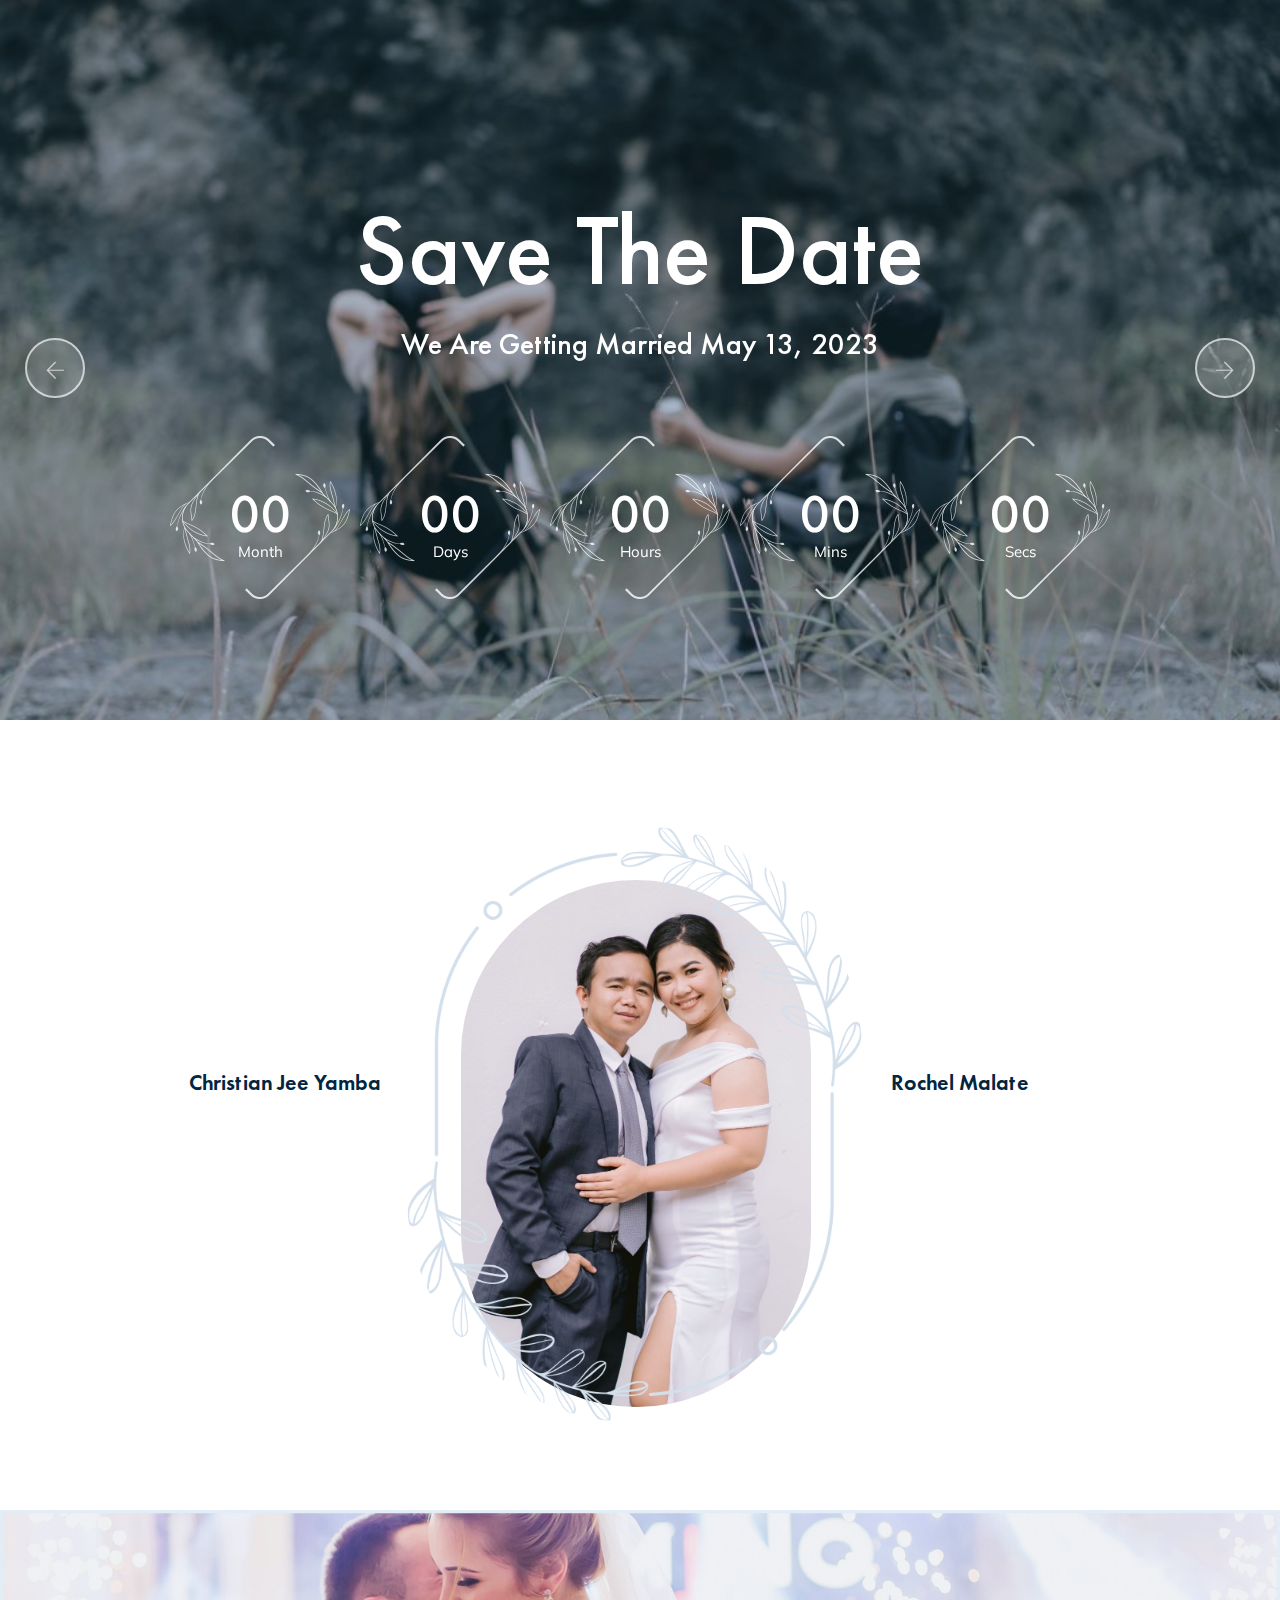
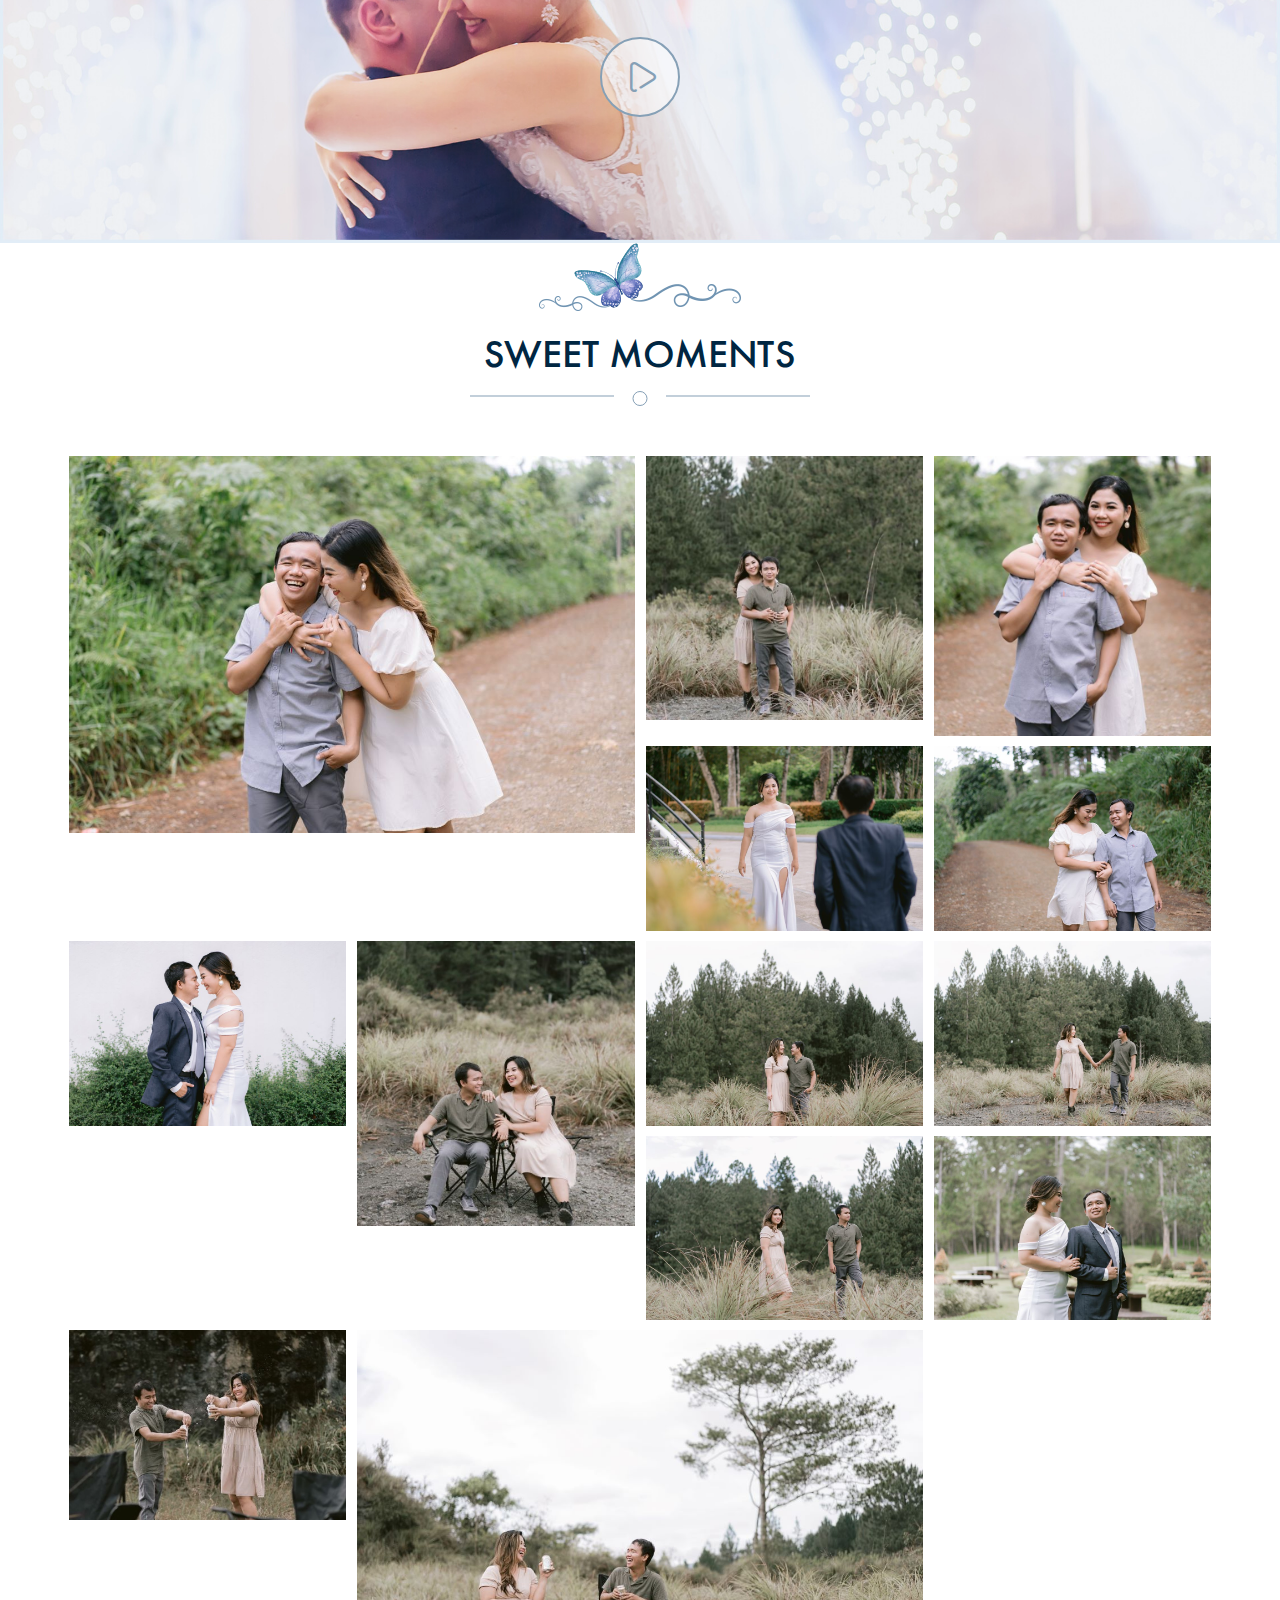
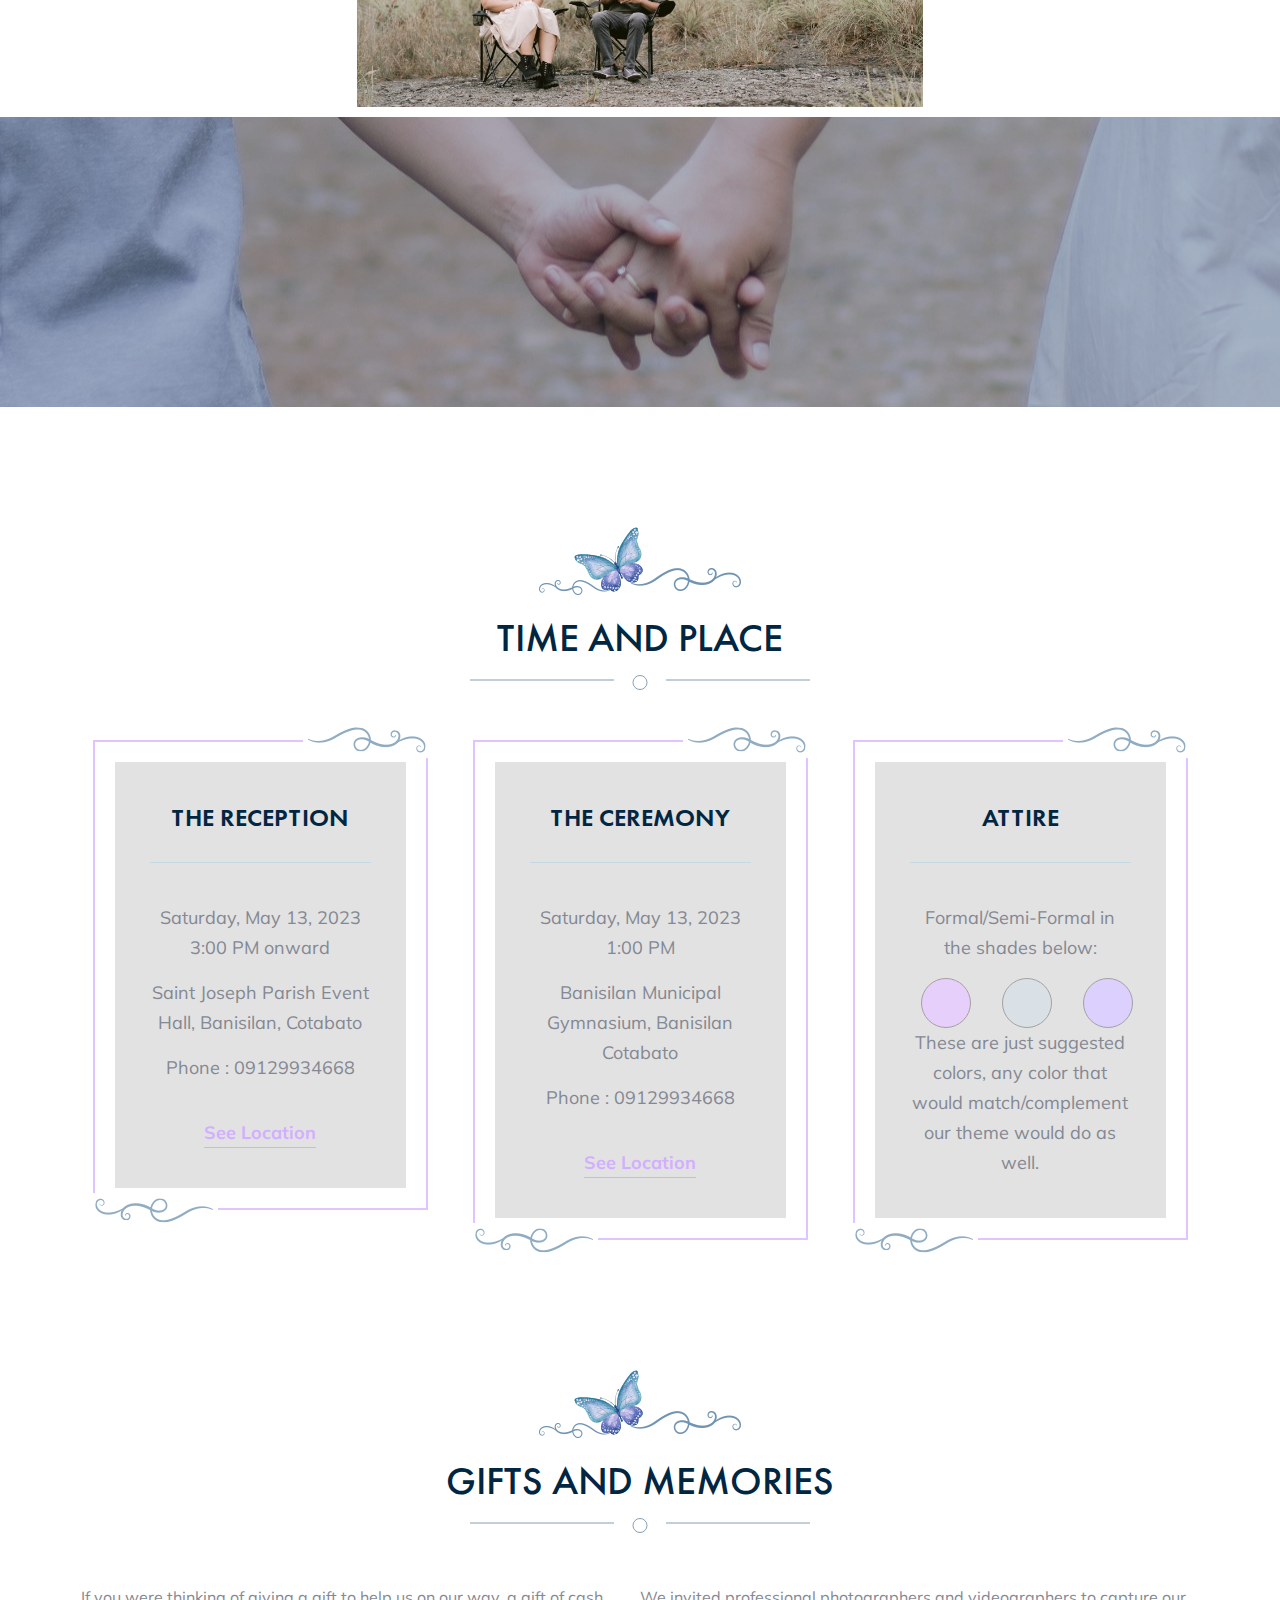
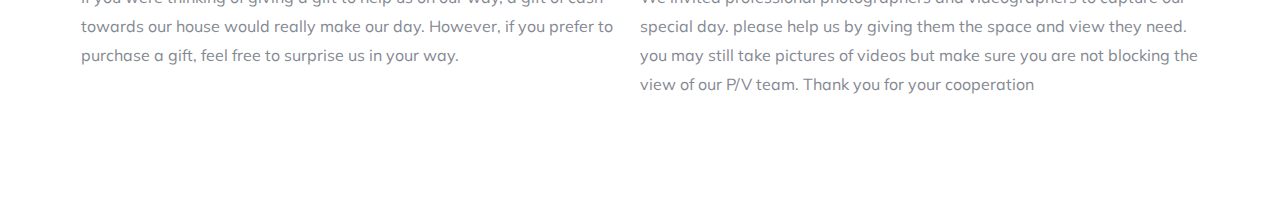
==== commit 130c1013: "UI added updates and wordings" ====
--- a/index.html
+++ b/index.html
@@ -343,10 +343,10 @@
                                     <ul>
                                         <li>Saturday, May 13, 2023
                                             1:00 PM</li>
-                                        <li>Saint Joseph Parish Event Hall, Banisilan Cotabato</li>
+                                        <li>Banisilan Municipal Gymnasium, Banisilan Cotabato</li>
                                         <li>Phone : 09129934668</li>
 
-                                        <li> <a target="_blank" href="https://goo.gl/maps/rJpF95qq6L1NJ7fk9">See Location</a></li>
+                                        <li> <a target="_blank" href="https://goo.gl/maps/vWwGGxjiQvbjHWmS8">See Location</a></li>
                                     </ul>
                                 </div>
                                 <div class="event-shape-1">
@@ -365,17 +365,17 @@
                                             <li>Formal/Semi-Formal in the shades below:</li>
                                             <div class="mt-2 row align-items-center" align="center" >
                                                 <div class="col col-md-4">
-                                                    <div class="pallet" style="background-color:#d29ec4">
+                                                    <div class="pallet" style="background-color:#e7cffb">
                                                         <!-- <div class="color-label">Beige</div> -->
                                                     </div>
                                                 </div>
                                                 <div class="col col-md-4">
-                                                    <div class="pallet" style="background-color:#b4a6bf">
+                                                    <div class="pallet" style="background-color:#d9e1e6">
                                                         <!-- <div class="color-label">White Ivory</div> -->
                                                     </div>
                                                 </div>
                                                 <div class="col col-md-4">
-                                                    <div class="pallet" style="background-color:#c6bcef">
+                                                    <div class="pallet" style="background-color:#dcd0ff">
                                                         <!-- <div class="color-label">Champagne</div> -->
                                                     </div>
                                                 </div>
@@ -392,6 +392,33 @@
                             </div>
                         </div>
                    
+                    </div>
+                </div>
+
+            </div> <!-- end container -->
+        </section>
+        <!-- end wpo-event-section -->
+        <!-- start wpo-event-section -->
+        <section class="wpo-event-section">
+            <div class="container">
+                <div class="row">
+                    <div class="wpo-section-title-s2">
+                        <div class="section-title-simg">
+                            <img src="assets/images/section-title2.png" alt="">
+                        </div>
+                        <h2>GIFTS AND MEMORIES</h2>
+                        <div class="section-title-img">
+                            <div class="round-ball"></div>
+                        </div>
+                    </div>
+                </div>
+                <div class="memsAndGifts">
+                    <div class="cg-column">
+                        <p style="justify-self: center;">If you were thinking of giving a gift to help us on our way, a gift of cash towards our house would really make our day. However, if you prefer to purchase a gift, feel free to surprise us in your way.</p>
+                    </div>
+                    <div class="cg-column">
+                        <p style="justify-self: center;">We invited professional photographers and videographers to capture our special day. please help us by giving them the space and view they need. you may still take pictures of videos but make sure you are not blocking the view of our P/V team.
+                            Thank you for your cooperation</p>
                     </div>
                 </div>
 
--- a/assets/css/style.css
+++ b/assets/css/style.css
@@ -126,6 +126,9 @@
   height: 50px;
   width: 50px;
   border-radius: 50px;
+  border-color: #a4a1a1;
+  border-width: .5px;
+  border-style: solid;
 }
 
 .col-centered {
@@ -866,7 +869,7 @@
 }
 
 .preloader {
-  background-color: #4a6f8e;
+  background-color: #d2afff;
   width: 100%;
   height: 100%;
   position: fixed;
@@ -4077,7 +4080,7 @@
 }
 @media (max-width: 991px) {
   .wpo-hero-style-3 {
-    height: 600px;
+    height: 100vh;
   }
 }
 @media (max-width: 767px) {
@@ -14953,4 +14956,10 @@
 .color12 .wpo-site-header #navbar ul li a:focus {
     color: #fff;
   }
-}/*# sourceMappingURL=style.css.map */+}/*# sourceMappingURL=style.css.map */
+.memsAndGifts {
+  display: flex;
+}
+.cg-column {
+  flex: 50%;
+}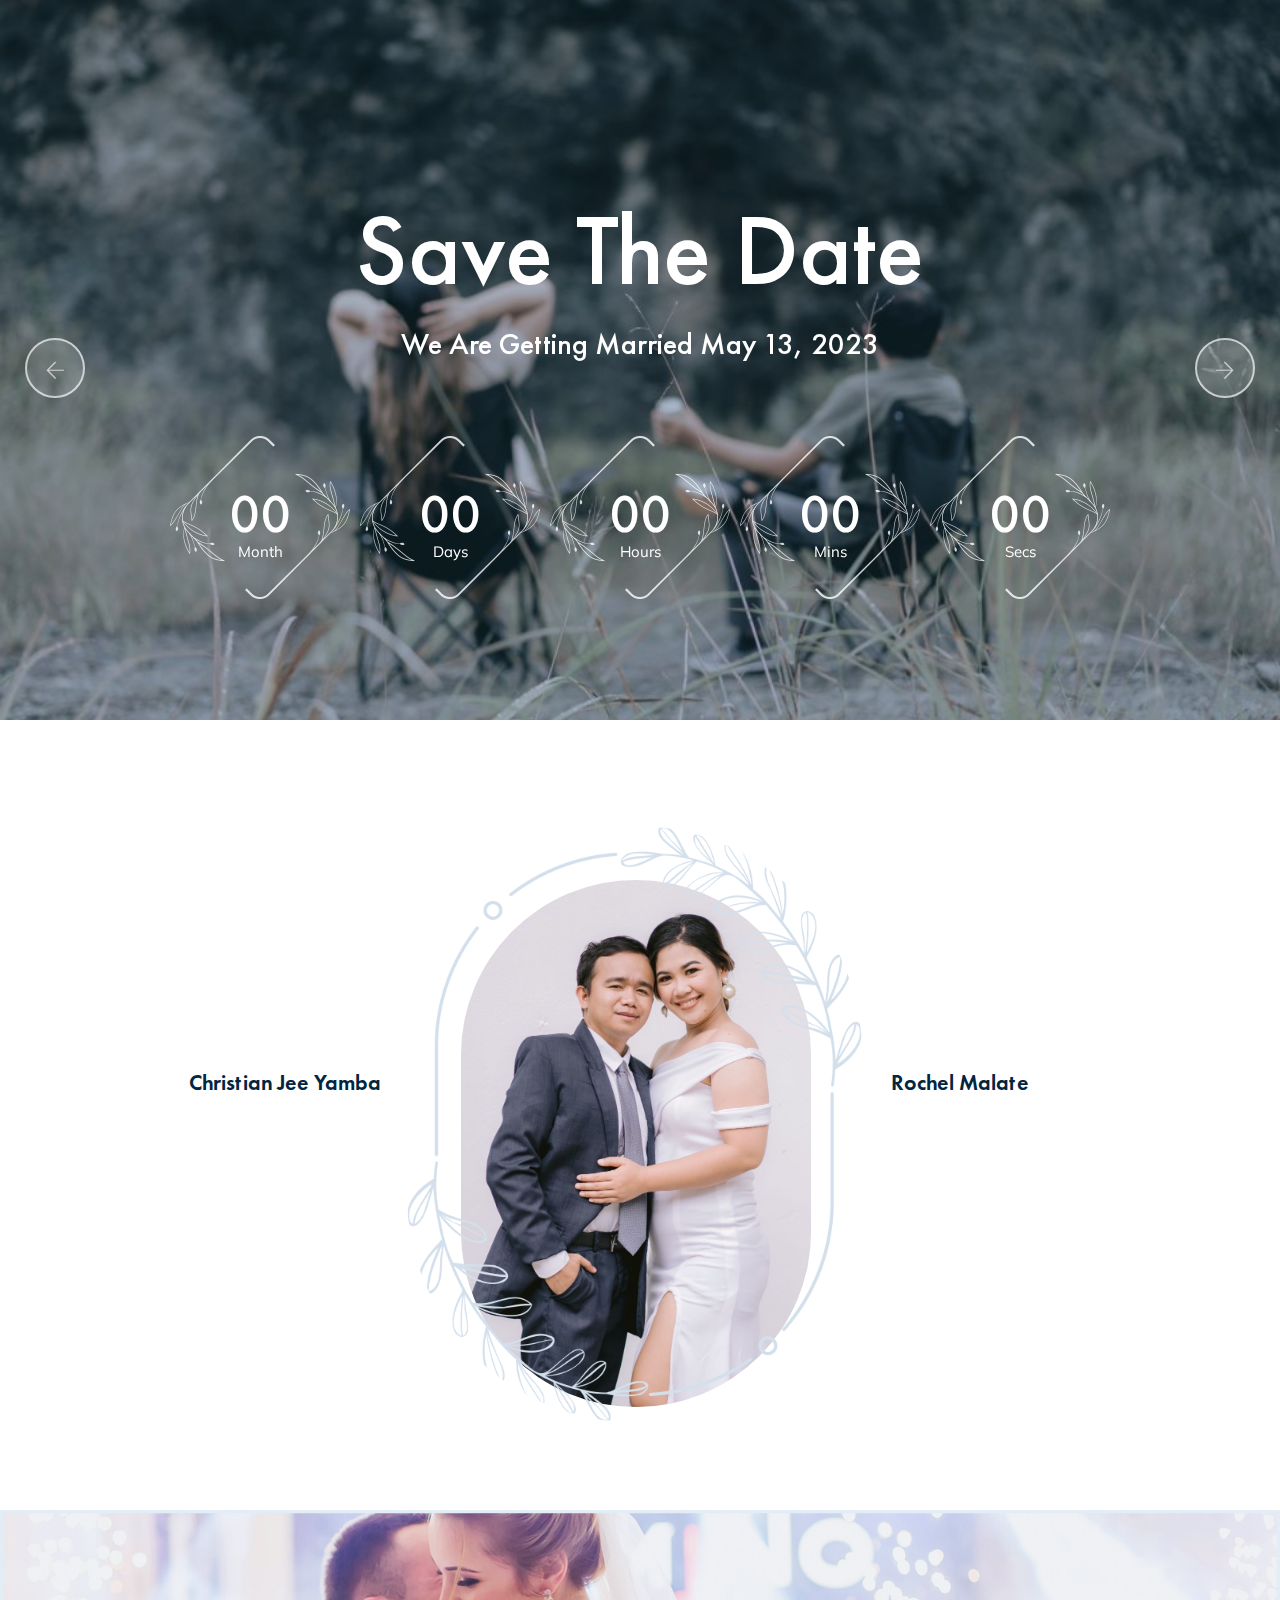
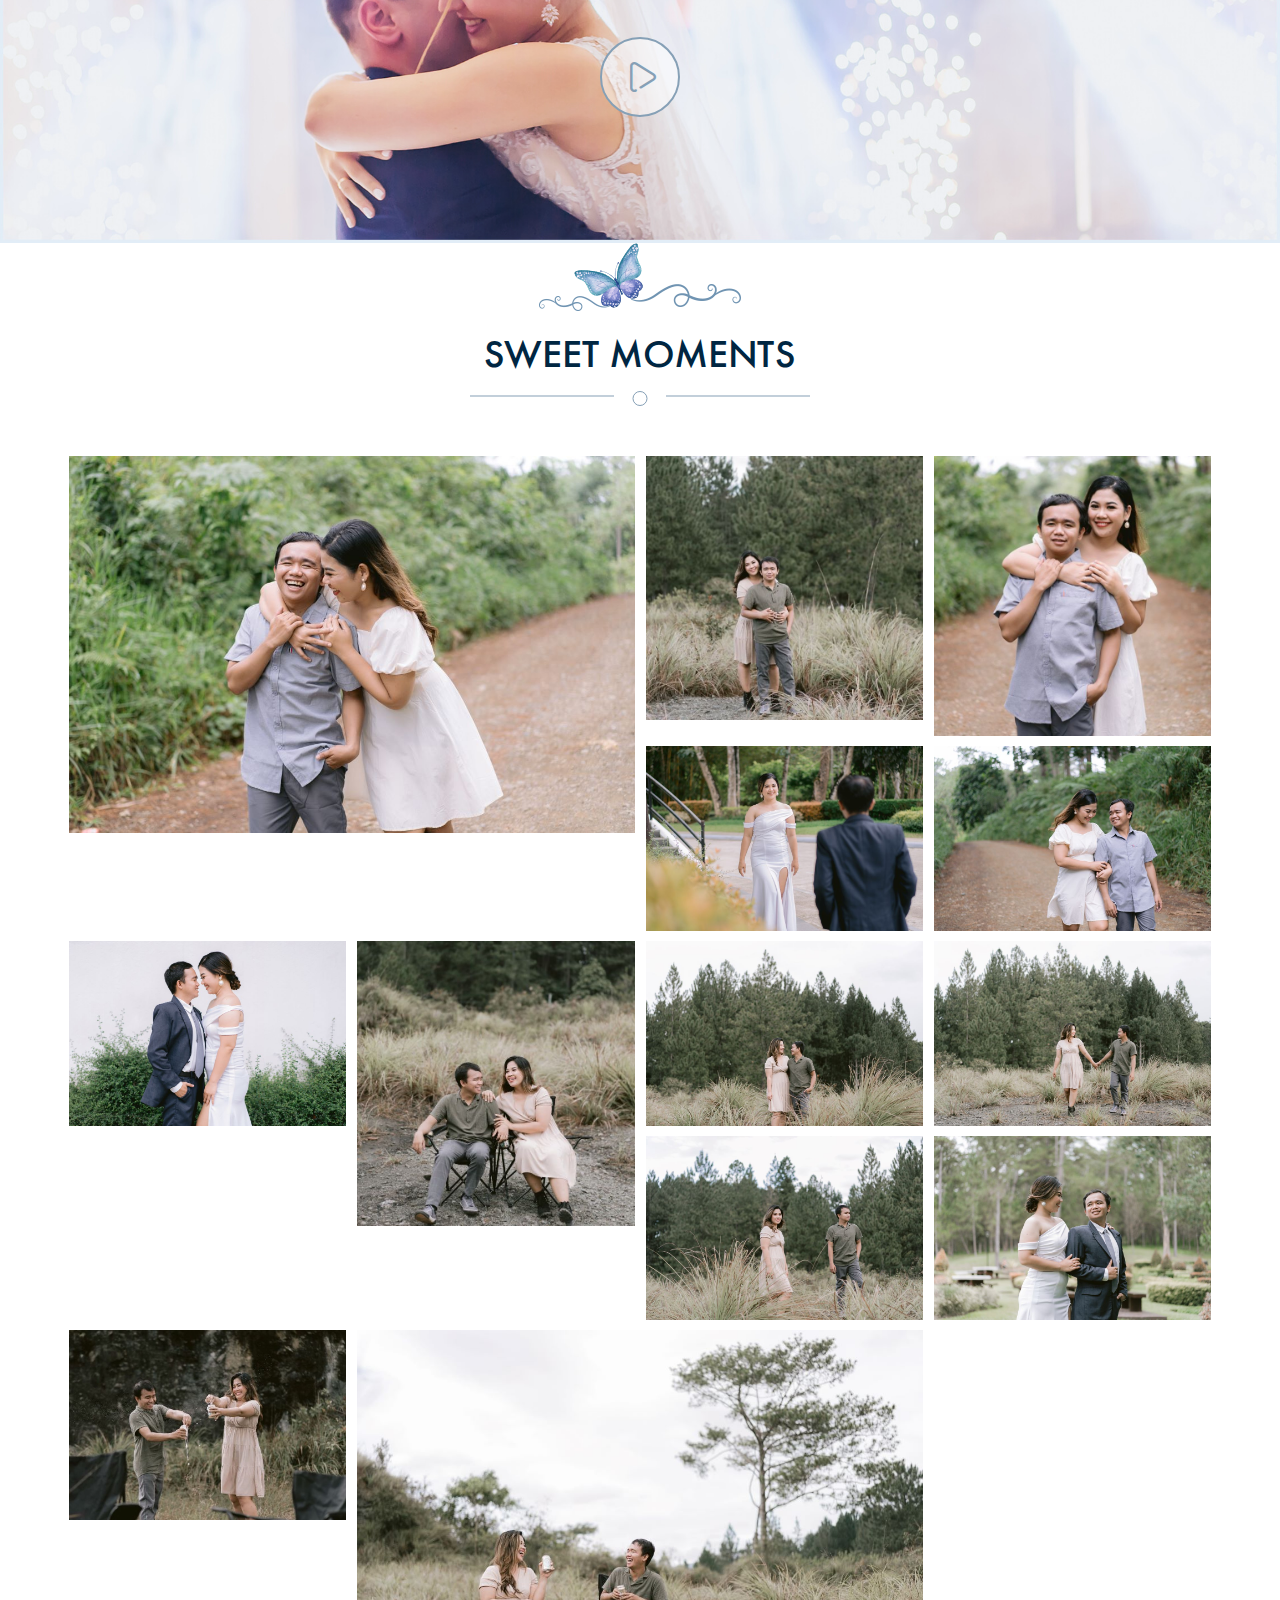
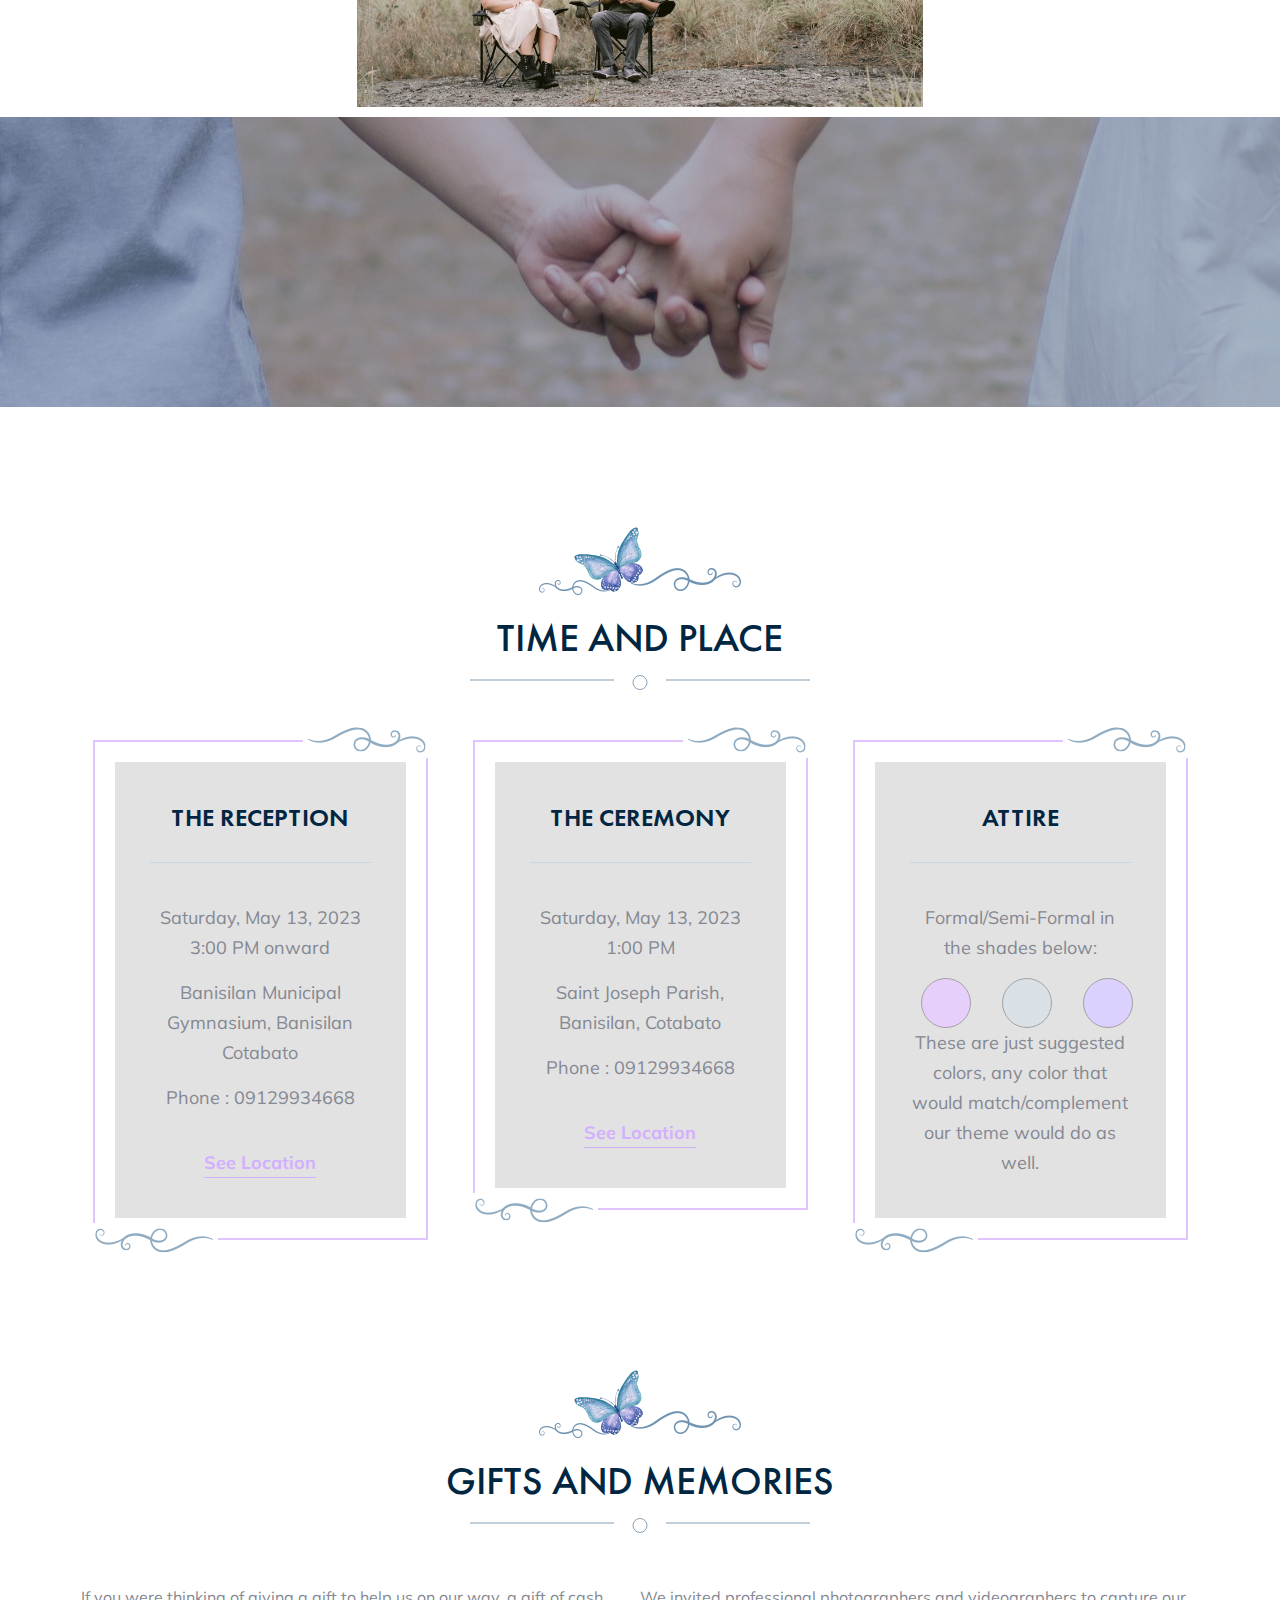
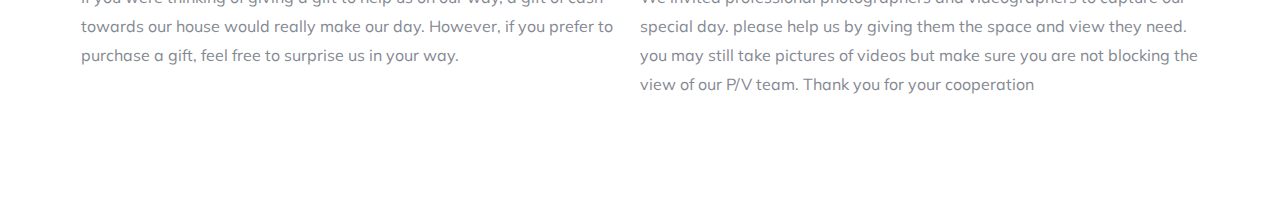
==== commit 3be445a8: "updated venue and location" ====
--- a/index.html
+++ b/index.html
@@ -1,6 +1,5 @@
 <!DOCTYPE html>
 <html lang="en"></html>
-
 
 <head>
     <link rel="shortcut icon" type="image/png" href="assets/images/favicon.png">
@@ -101,8 +100,6 @@
                                     <img src="assets/images/main/chris.png" alt="">
                                 </div>
                                 <h3>Christian Jee Yamba</h3>
-                                <!-- <p>26 years old web developer from Brgy. Thailand Banisilan North Cotabato </p> -->
-                                
                             </div>
                             <div class="middle-couple-pic">
                                 <img src="assets/images/main/couple.jpg"  alt="">
@@ -113,7 +110,6 @@
                                     <img src="assets/images/main/roch.png" alt="">
                                 </div>
                                 <h3>Rochel Malate</h3>
-                                <!-- <p>26 Years old human from Tacloban who fell in love with christian </p> -->
                             </div>
                         </div>
                     </div>
@@ -127,8 +123,7 @@
             <div class="wpo-video-item">
                 <div class="wpo-video-img">
                     <img src="assets/images/cta2.jpg" alt="">
-                    <a href="https://www.youtube.com/embed/teLhLLlhfzc" class="video-btn" data-type="iframe"><i
-                            class="fi flaticon-play"></i></a>
+                    <a href="https://www.youtube.com/embed/teLhLLlhfzc" class="video-btn" data-type="iframe"><i class="fi flaticon-play"></i></a>
                 </div>
             </div>
         </section>
@@ -322,9 +317,8 @@
                                     <ul>
                                         <li>Saturday, May 13, 2023
                                             3:00 PM onward</li>
-                                        <li>Saint Joseph Parish Event Hall, Banisilan, Cotabato</li>
+                                        <li>Banisilan Municipal Gymnasium, Banisilan Cotabato</li>
                                         <li>Phone : 09129934668</li>
-
                                         <li> <a target="_blank" href="https://goo.gl/maps/SfGTZYkYC9hST8ng8">See Location</a></li>
                                     </ul>
                                 </div>
@@ -343,9 +337,8 @@
                                     <ul>
                                         <li>Saturday, May 13, 2023
                                             1:00 PM</li>
-                                        <li>Banisilan Municipal Gymnasium, Banisilan Cotabato</li>
+                                        <li>Saint Joseph Parish, Banisilan, Cotabato</li>
                                         <li>Phone : 09129934668</li>
-
                                         <li> <a target="_blank" href="https://goo.gl/maps/vWwGGxjiQvbjHWmS8">See Location</a></li>
                                     </ul>
                                 </div>
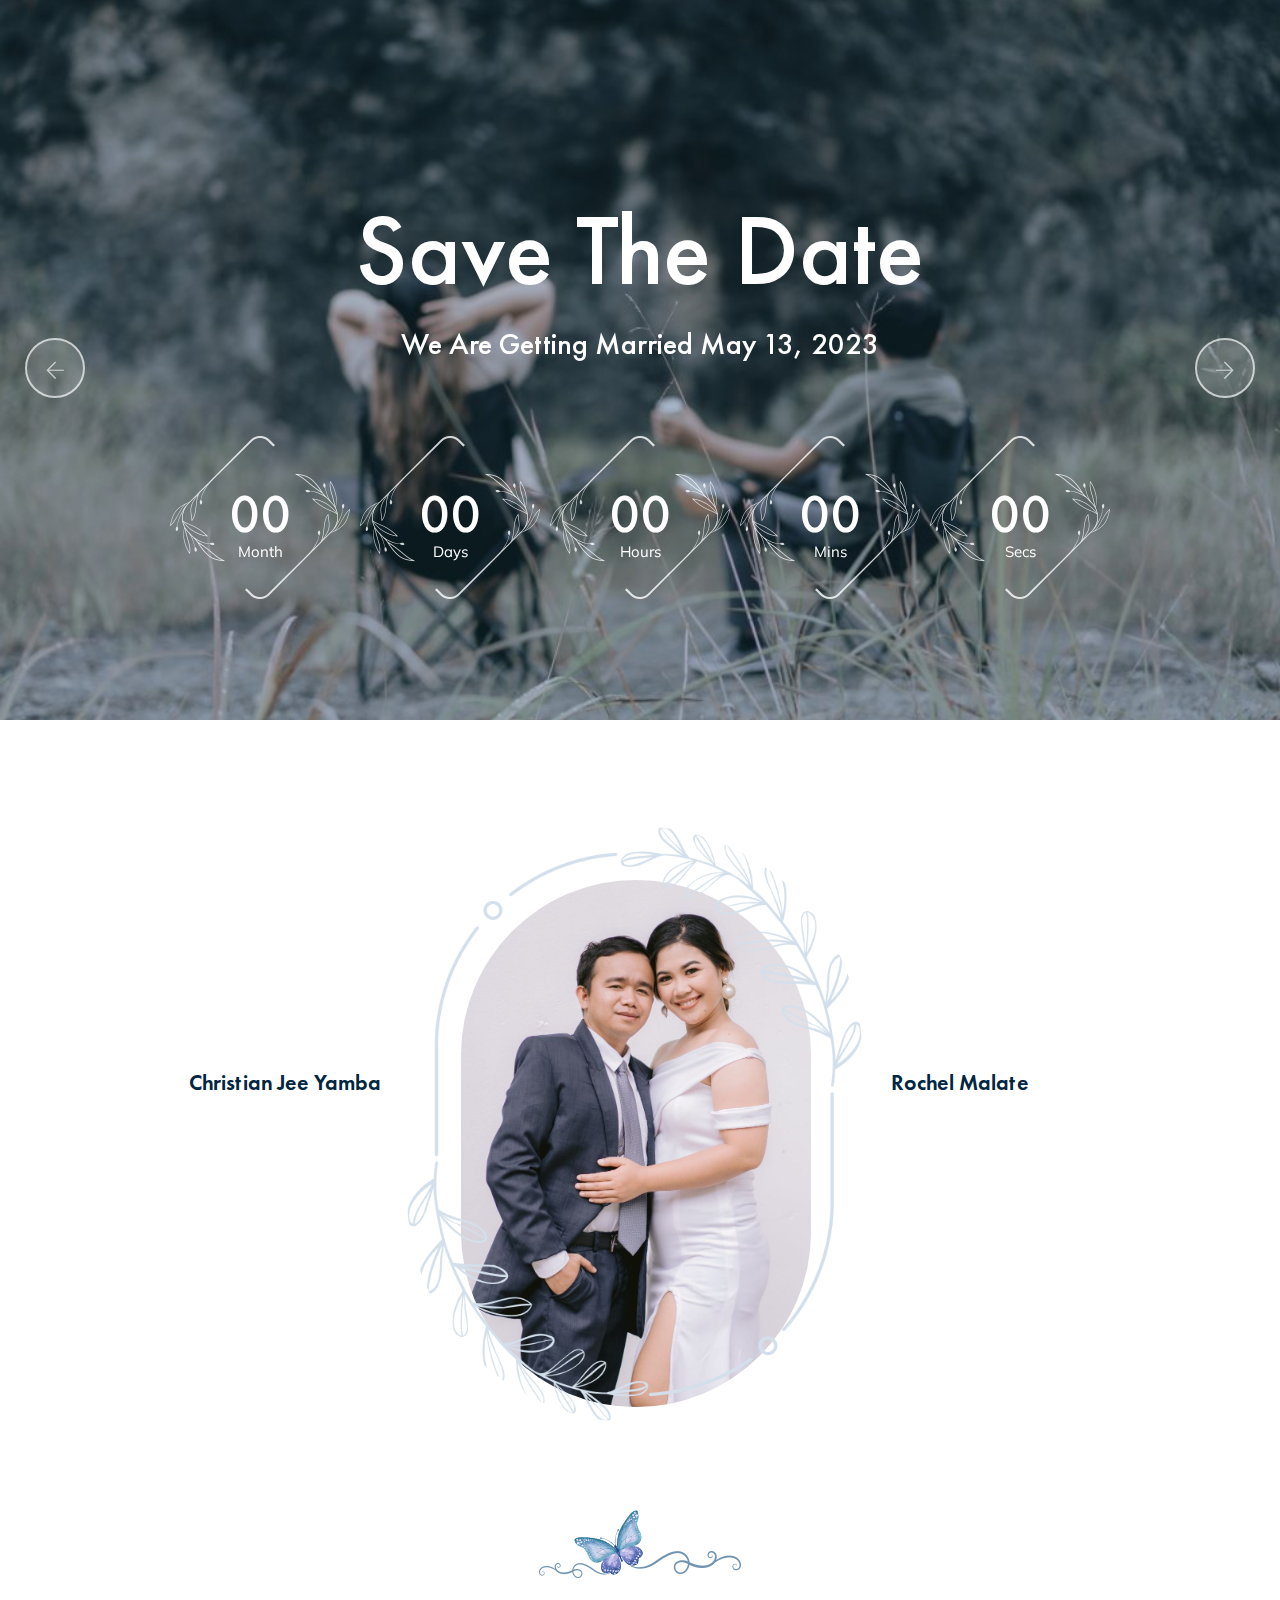
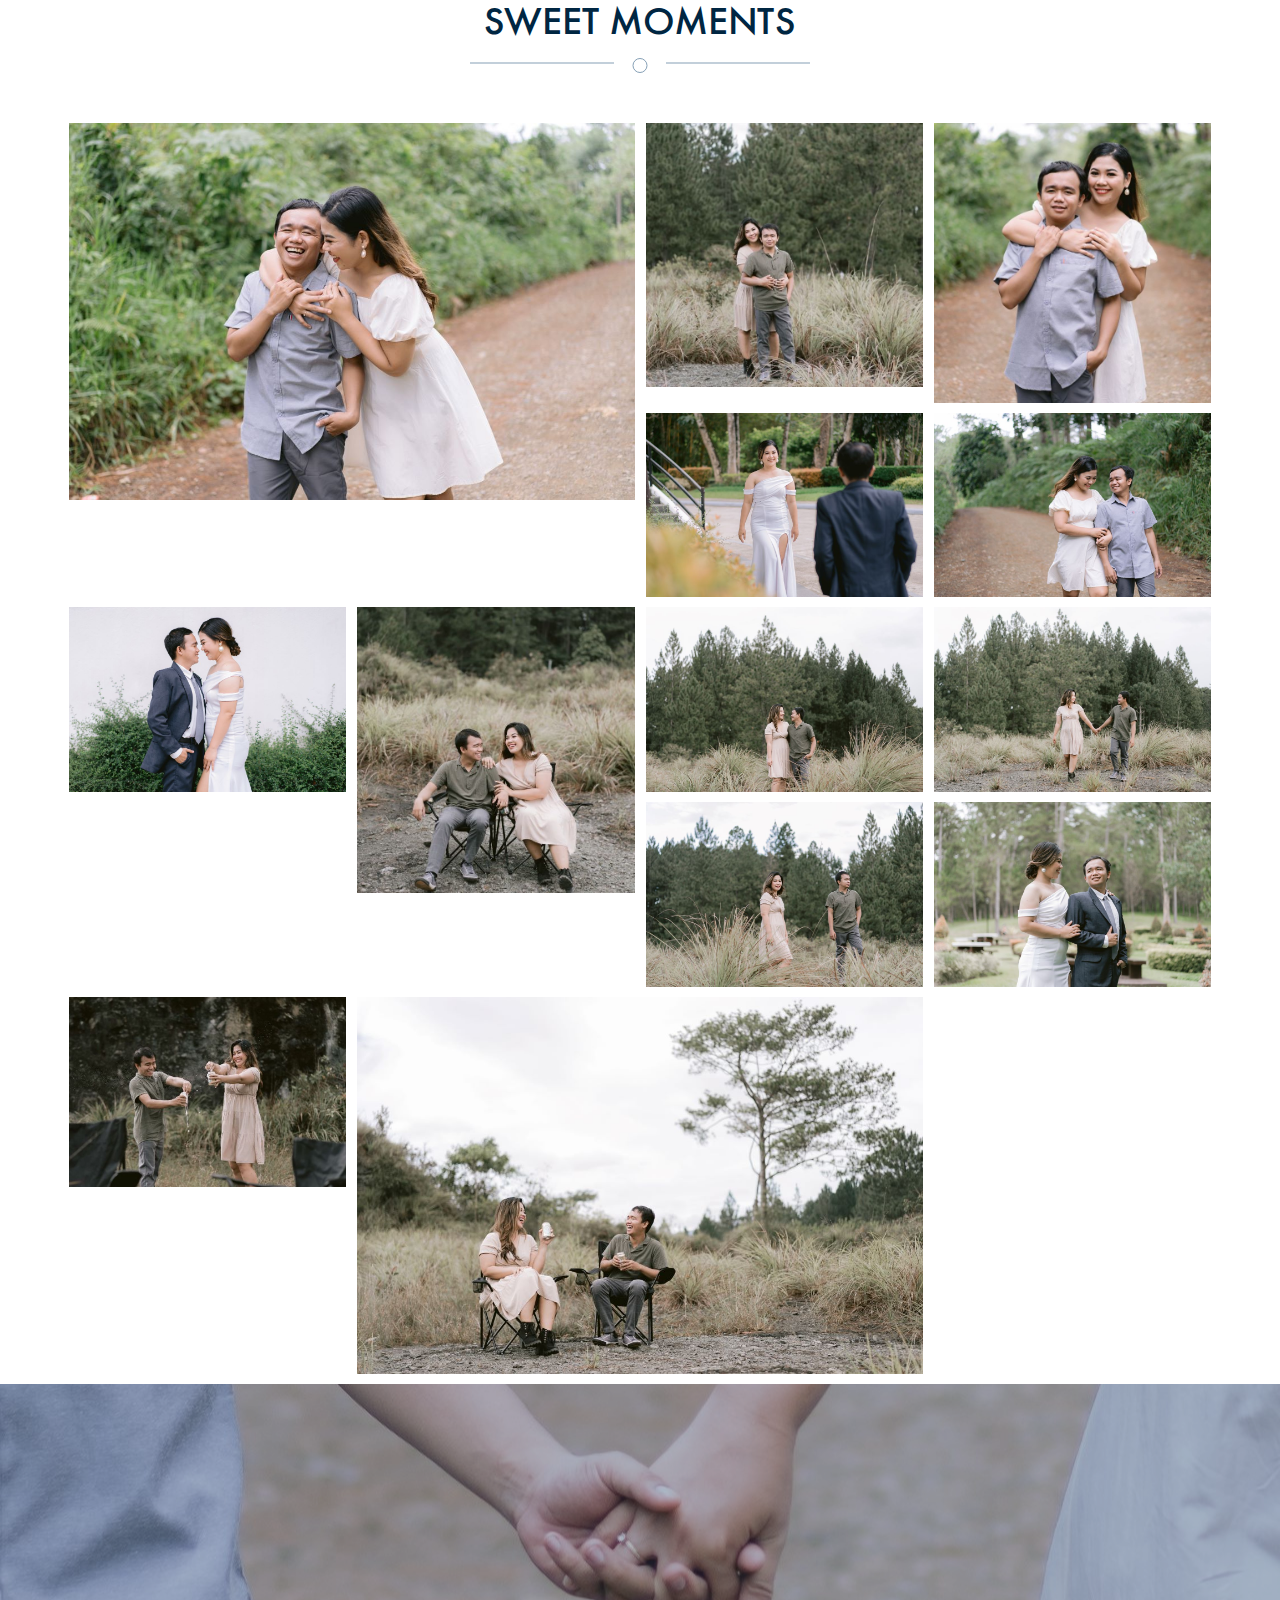
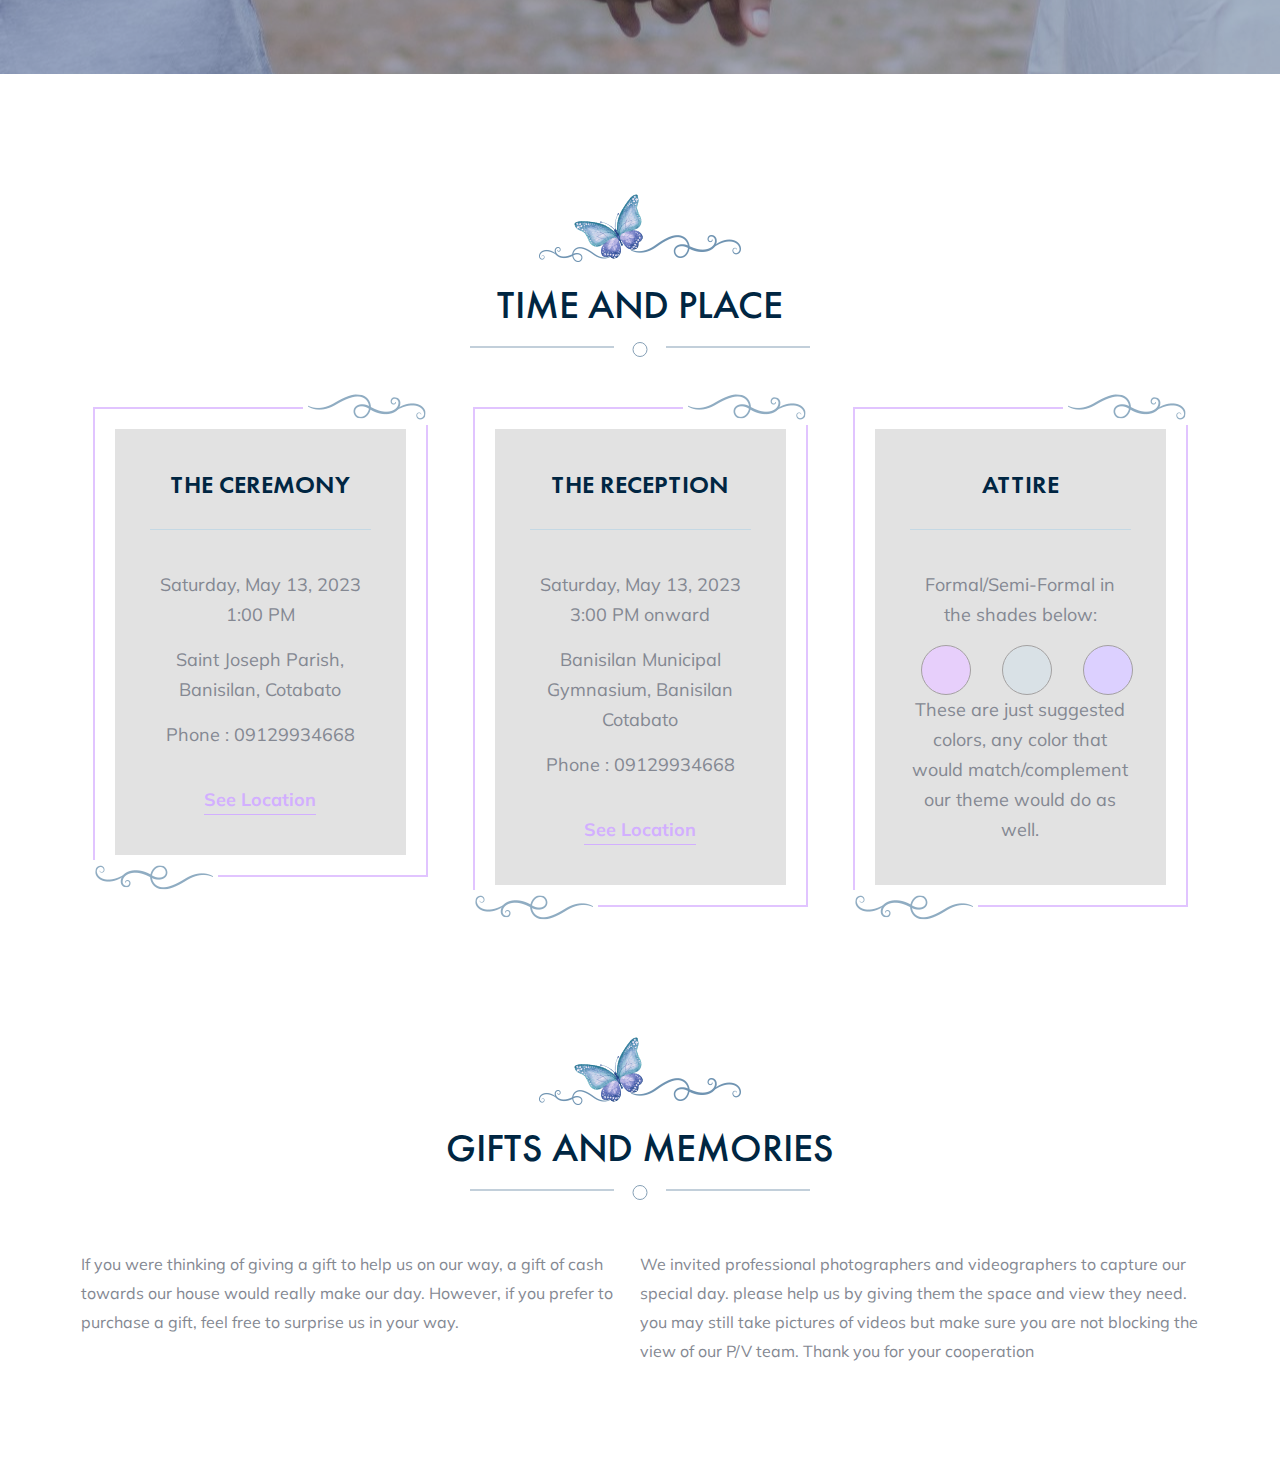
==== commit fb8326ad: "removed video section" ====
--- a/index.html
+++ b/index.html
@@ -117,17 +117,6 @@
             </div> <!-- end container -->
         </section>
         <!-- end couple-section -->
-        <!-- start wpo-video-section -->
-        <section class="wpo-video-section-s2">
-            <h2 class="hidden">some</h2>
-            <div class="wpo-video-item">
-                <div class="wpo-video-img">
-                    <img src="assets/images/cta2.jpg" alt="">
-                    <a href="https://www.youtube.com/embed/teLhLLlhfzc" class="video-btn" data-type="iframe"><i class="fi flaticon-play"></i></a>
-                </div>
-            </div>
-        </section>
-        <!-- end wpo-video-section-->
 
         <!-- start wpo-portfolio-section -->
         <section class="wpo-portfolio-section-s2 section-padding" id="gallery">
@@ -310,6 +299,26 @@
                 </div>
                 <div class="wpo-event-wrap">
                     <div class="row">
+                        <div class="col col-lg-4 col-sm-12 col-xs-12 col-12">
+                            <div class="wpo-event-item">
+                                <div class="wpo-event-text">
+                                    <h2>THE CEREMONY</h2>
+                                    <ul>
+                                        <li>Saturday, May 13, 2023
+                                            1:00 PM</li>
+                                        <li>Saint Joseph Parish, Banisilan, Cotabato</li>
+                                        <li>Phone : 09129934668</li>
+                                        <li> <a target="_blank" href="https://goo.gl/maps/vWwGGxjiQvbjHWmS8">See Location</a></li>
+                                    </ul>
+                                </div>
+                                <div class="event-shape-1">
+                                    <img src="assets/images/event-shape-1.png" alt="">
+                                </div>
+                                <div class="event-shape-2">
+                                    <img src="assets/images/event-shape-2.png" alt="">
+                                </div>
+                            </div>
+                        </div>
                         <div class="col col-lg-4 col-sm-12 col-xs-12 col-12">
                             <div class="wpo-event-item">
                                 <div class="wpo-event-text">
@@ -320,26 +329,6 @@
                                         <li>Banisilan Municipal Gymnasium, Banisilan Cotabato</li>
                                         <li>Phone : 09129934668</li>
                                         <li> <a target="_blank" href="https://goo.gl/maps/SfGTZYkYC9hST8ng8">See Location</a></li>
-                                    </ul>
-                                </div>
-                                <div class="event-shape-1">
-                                    <img src="assets/images/event-shape-1.png" alt="">
-                                </div>
-                                <div class="event-shape-2">
-                                    <img src="assets/images/event-shape-2.png" alt="">
-                                </div>
-                            </div>
-                        </div>
-                        <div class="col col-lg-4 col-sm-12 col-xs-12 col-12">
-                            <div class="wpo-event-item">
-                                <div class="wpo-event-text">
-                                    <h2>THE CEREMONY</h2>
-                                    <ul>
-                                        <li>Saturday, May 13, 2023
-                                            1:00 PM</li>
-                                        <li>Saint Joseph Parish, Banisilan, Cotabato</li>
-                                        <li>Phone : 09129934668</li>
-                                        <li> <a target="_blank" href="https://goo.gl/maps/vWwGGxjiQvbjHWmS8">See Location</a></li>
                                     </ul>
                                 </div>
                                 <div class="event-shape-1">
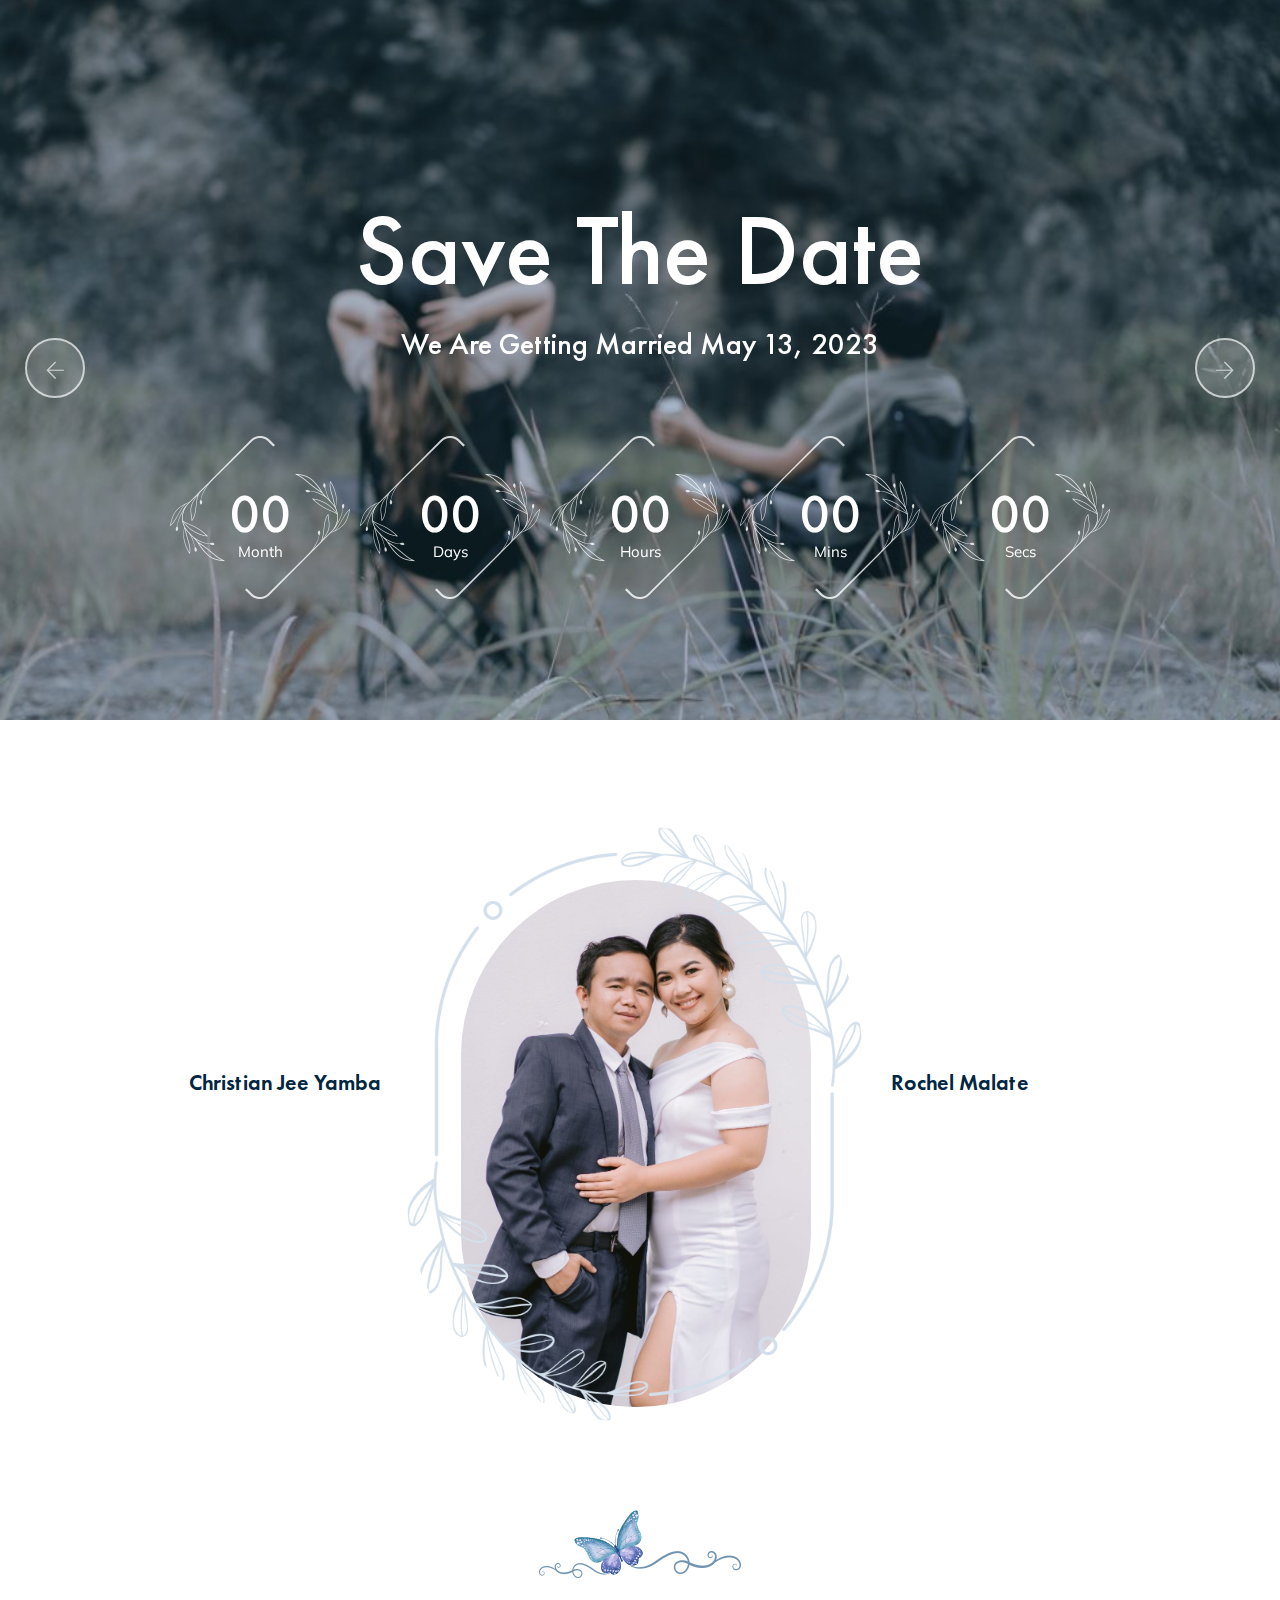
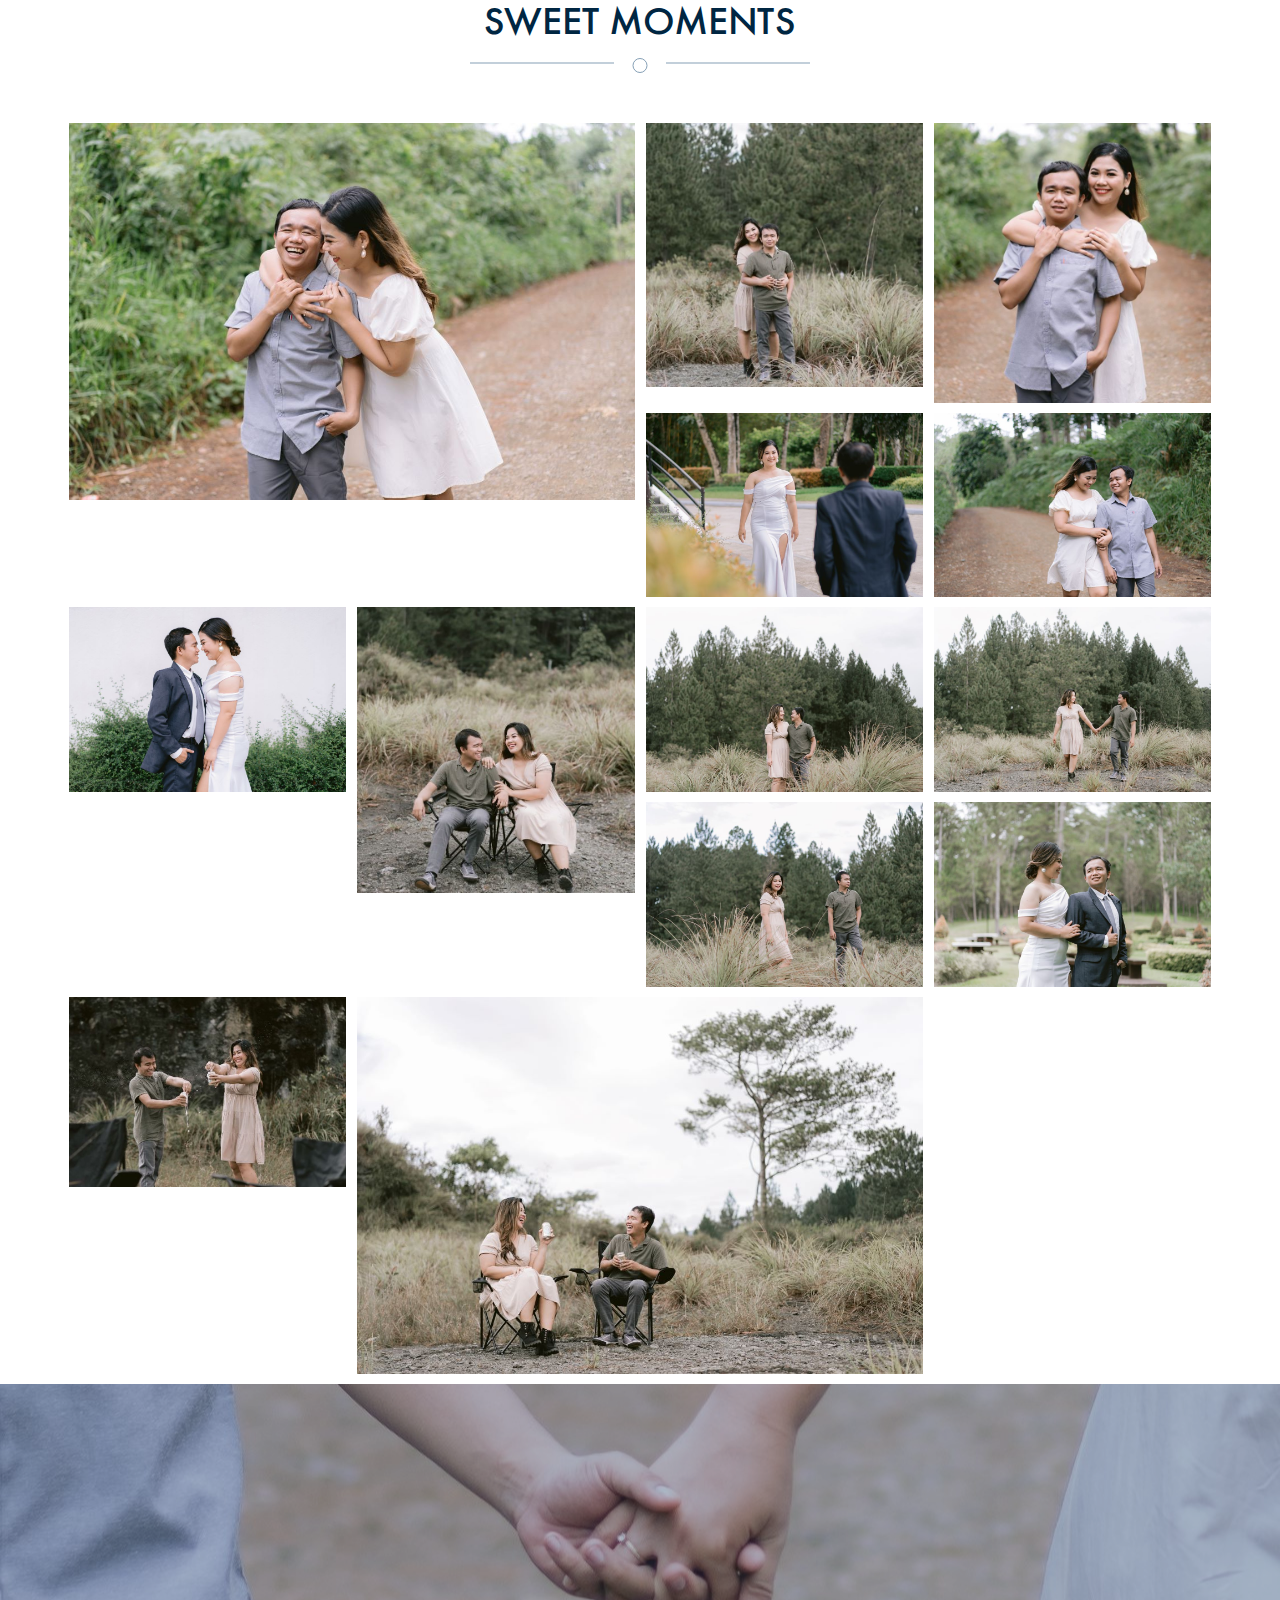
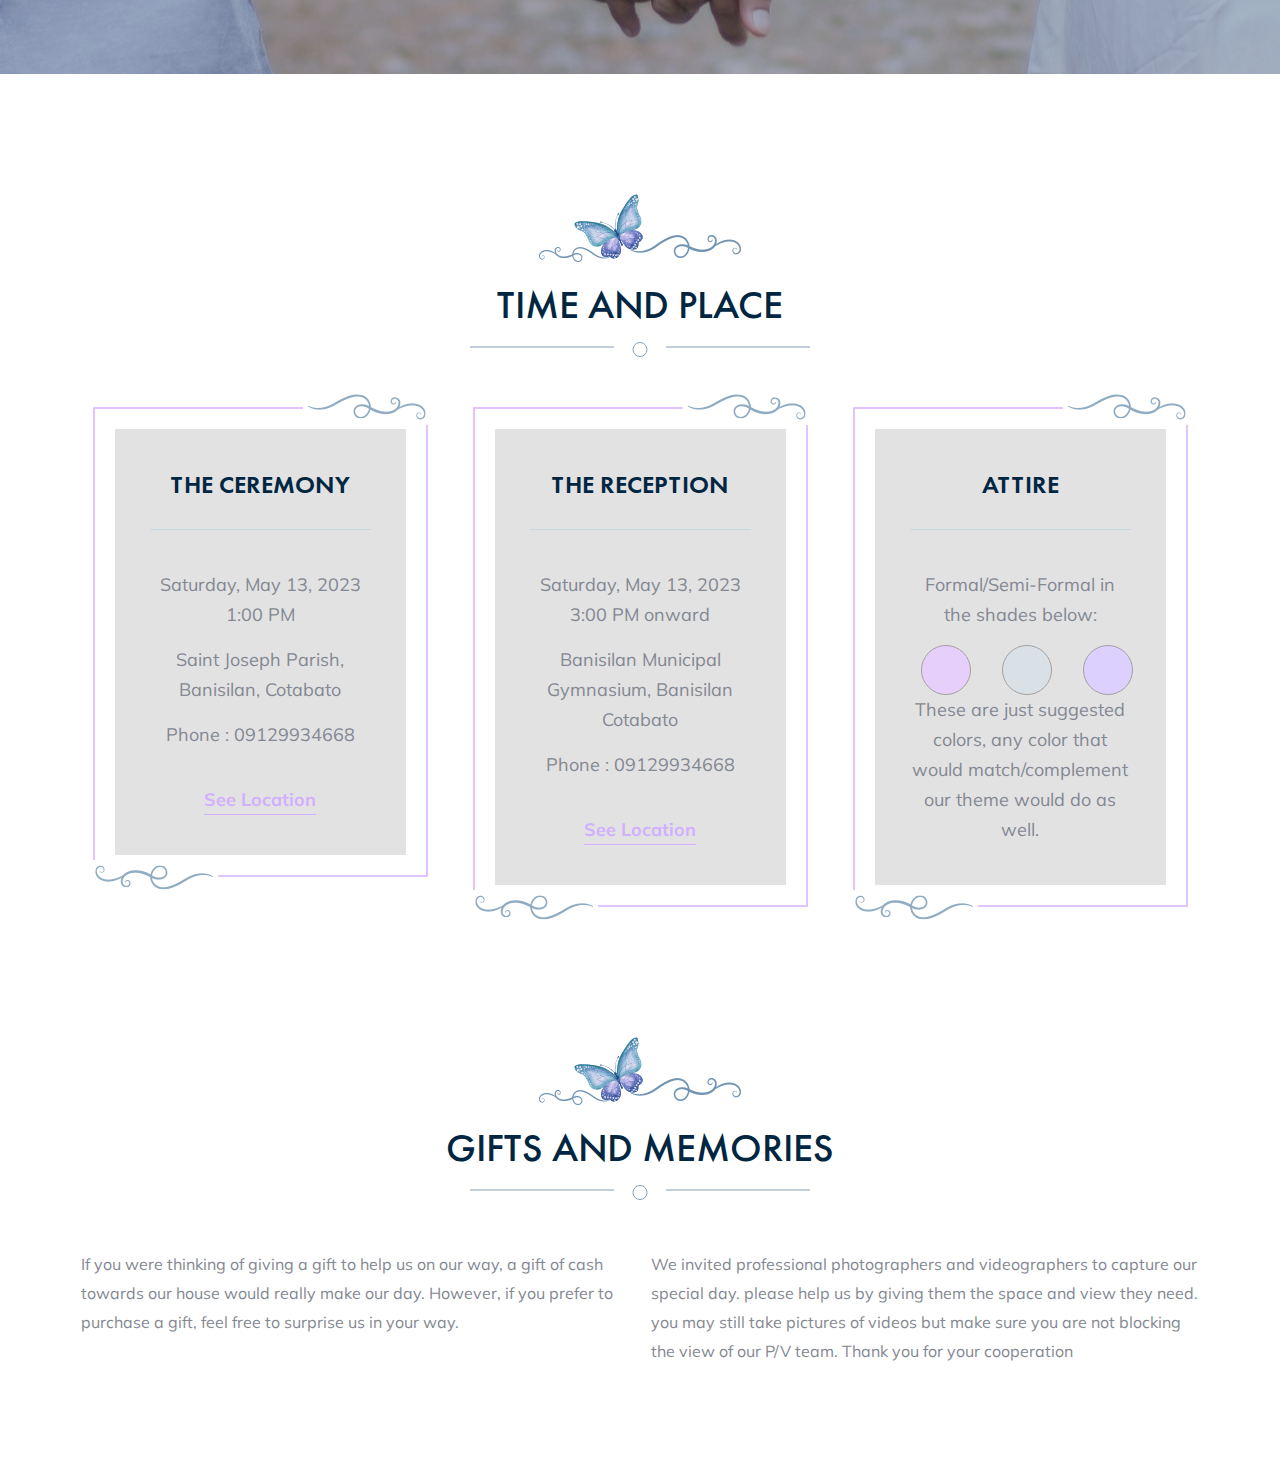
==== commit 8034481b: "updated flex directions on gifts and memories section" ====
--- a/index.html
+++ b/index.html
@@ -308,7 +308,7 @@
                                             1:00 PM</li>
                                         <li>Saint Joseph Parish, Banisilan, Cotabato</li>
                                         <li>Phone : 09129934668</li>
-                                        <li> <a target="_blank" href="https://goo.gl/maps/vWwGGxjiQvbjHWmS8">See Location</a></li>
+                                        <li> <a target="_blank" href="https://goo.gl/maps/C4U8hL7hm13A1FHG7">See Location</a></li>
                                     </ul>
                                 </div>
                                 <div class="event-shape-1">
@@ -328,7 +328,7 @@
                                             3:00 PM onward</li>
                                         <li>Banisilan Municipal Gymnasium, Banisilan Cotabato</li>
                                         <li>Phone : 09129934668</li>
-                                        <li> <a target="_blank" href="https://goo.gl/maps/SfGTZYkYC9hST8ng8">See Location</a></li>
+                                        <li> <a target="_blank" href="https://goo.gl/maps/5wBkr4czFuuWSCiw8">See Location</a></li>
                                     </ul>
                                 </div>
                                 <div class="event-shape-1">
@@ -394,11 +394,11 @@
                         </div>
                     </div>
                 </div>
-                <div class="memsAndGifts">
-                    <div class="cg-column">
+                <div class="row">
+                    <div class="col col-lg-6 col-sm-6 col-xs-6">
                         <p style="justify-self: center;">If you were thinking of giving a gift to help us on our way, a gift of cash towards our house would really make our day. However, if you prefer to purchase a gift, feel free to surprise us in your way.</p>
                     </div>
-                    <div class="cg-column">
+                    <div class="col col-lg-6 col-sm-6 col-xs-6">
                         <p style="justify-self: center;">We invited professional photographers and videographers to capture our special day. please help us by giving them the space and view they need. you may still take pictures of videos but make sure you are not blocking the view of our P/V team.
                             Thank you for your cooperation</p>
                     </div>
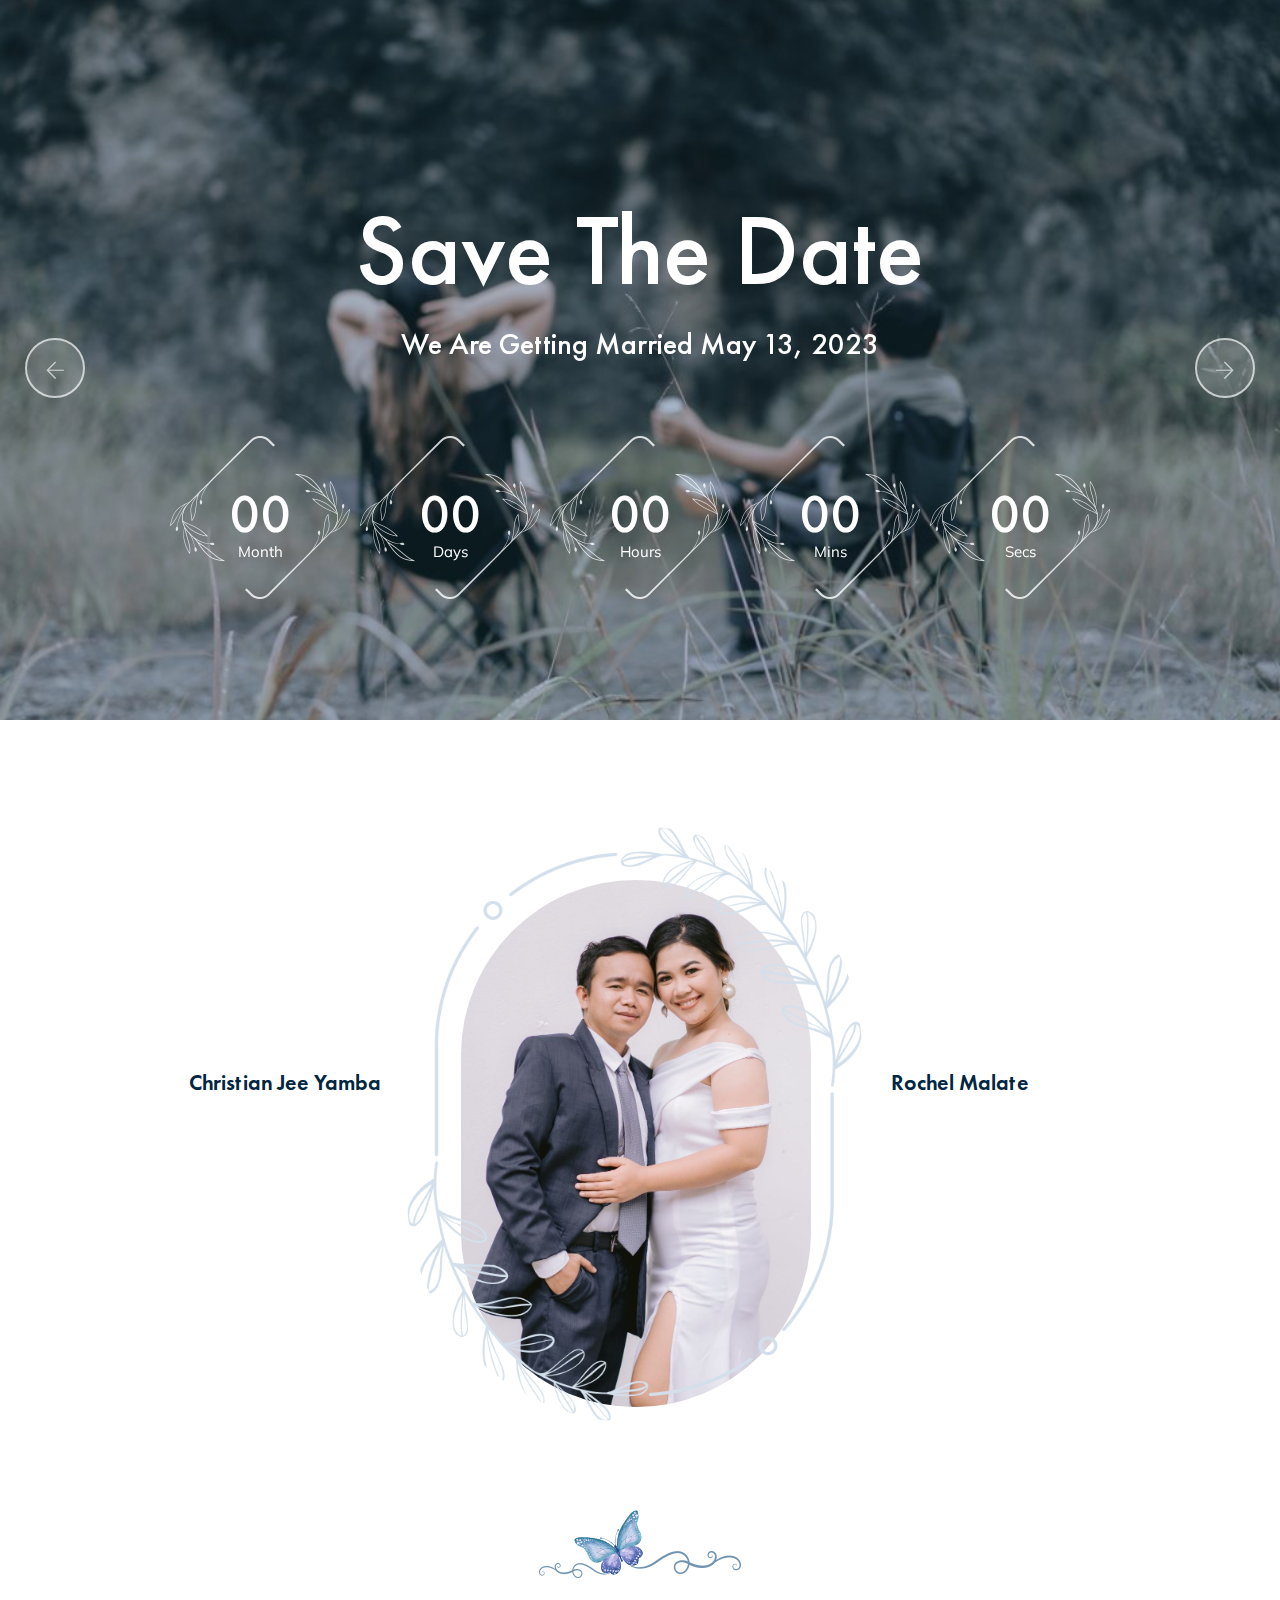
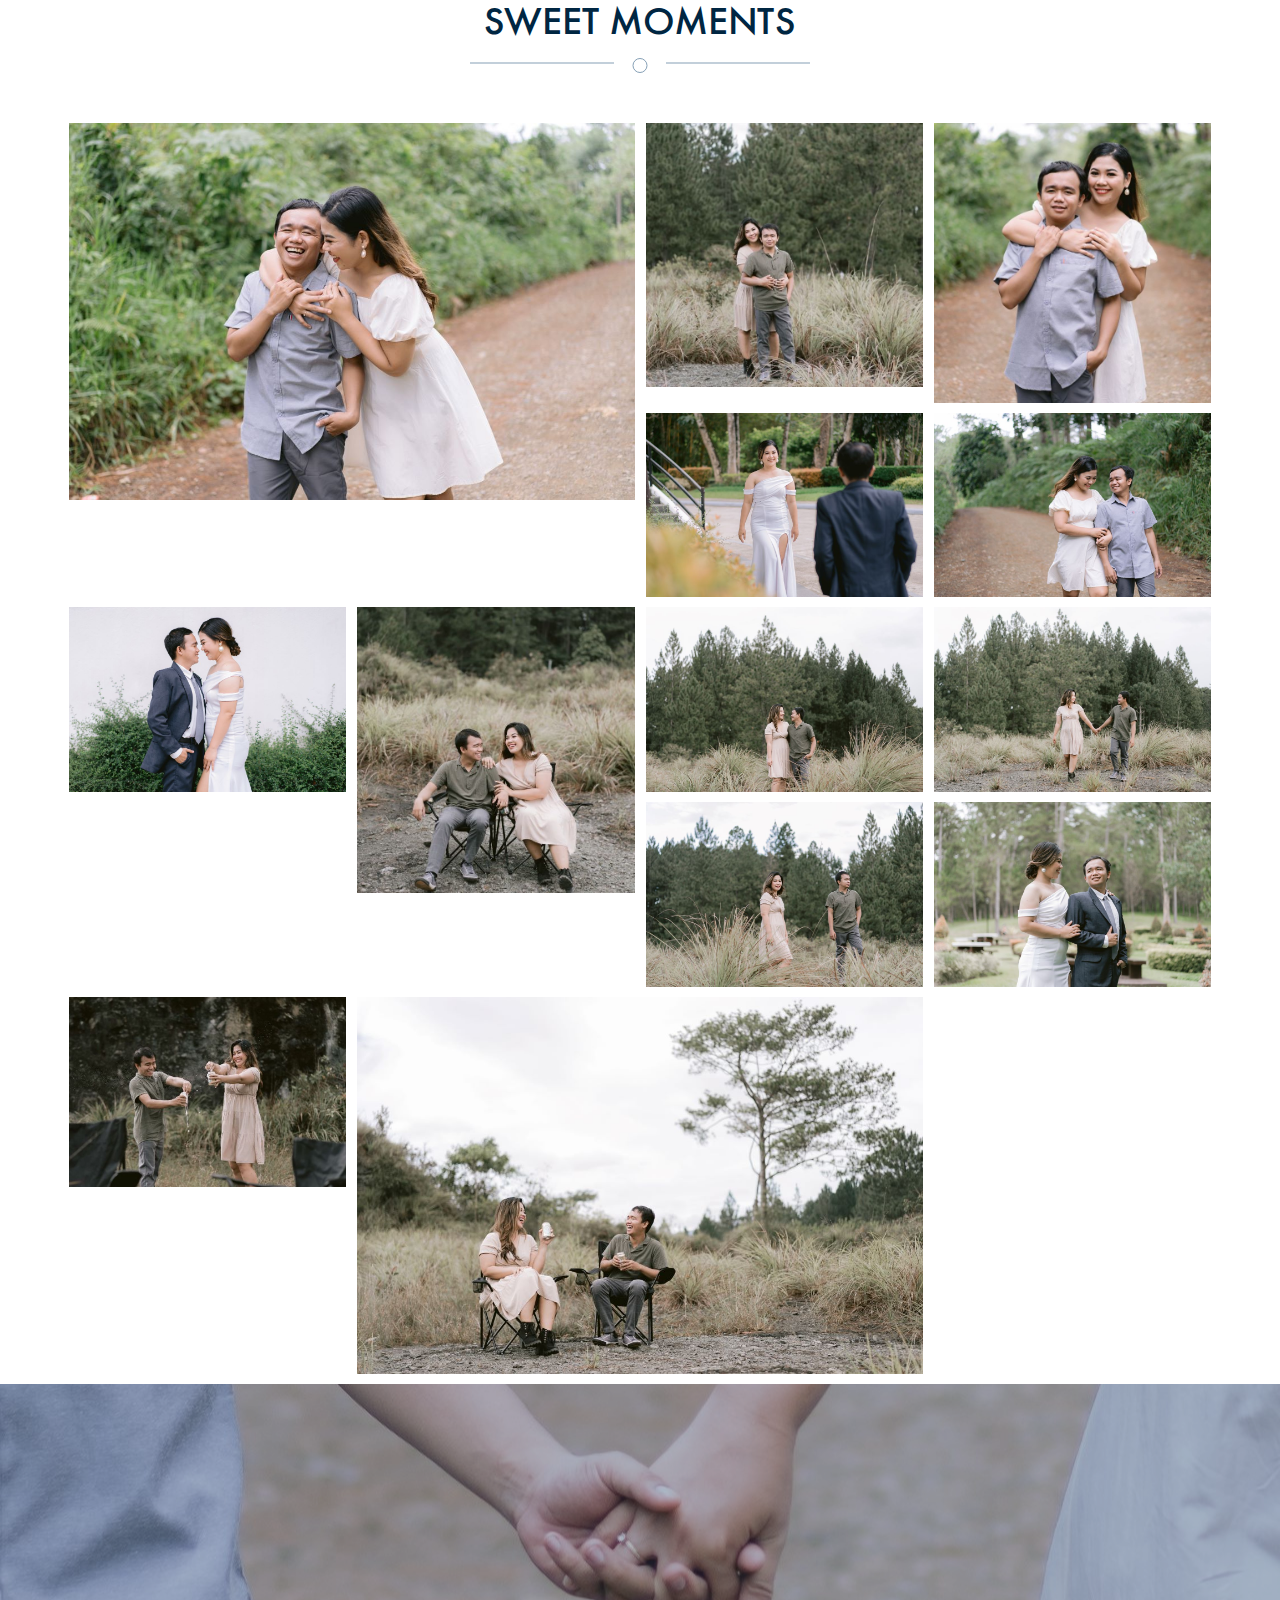
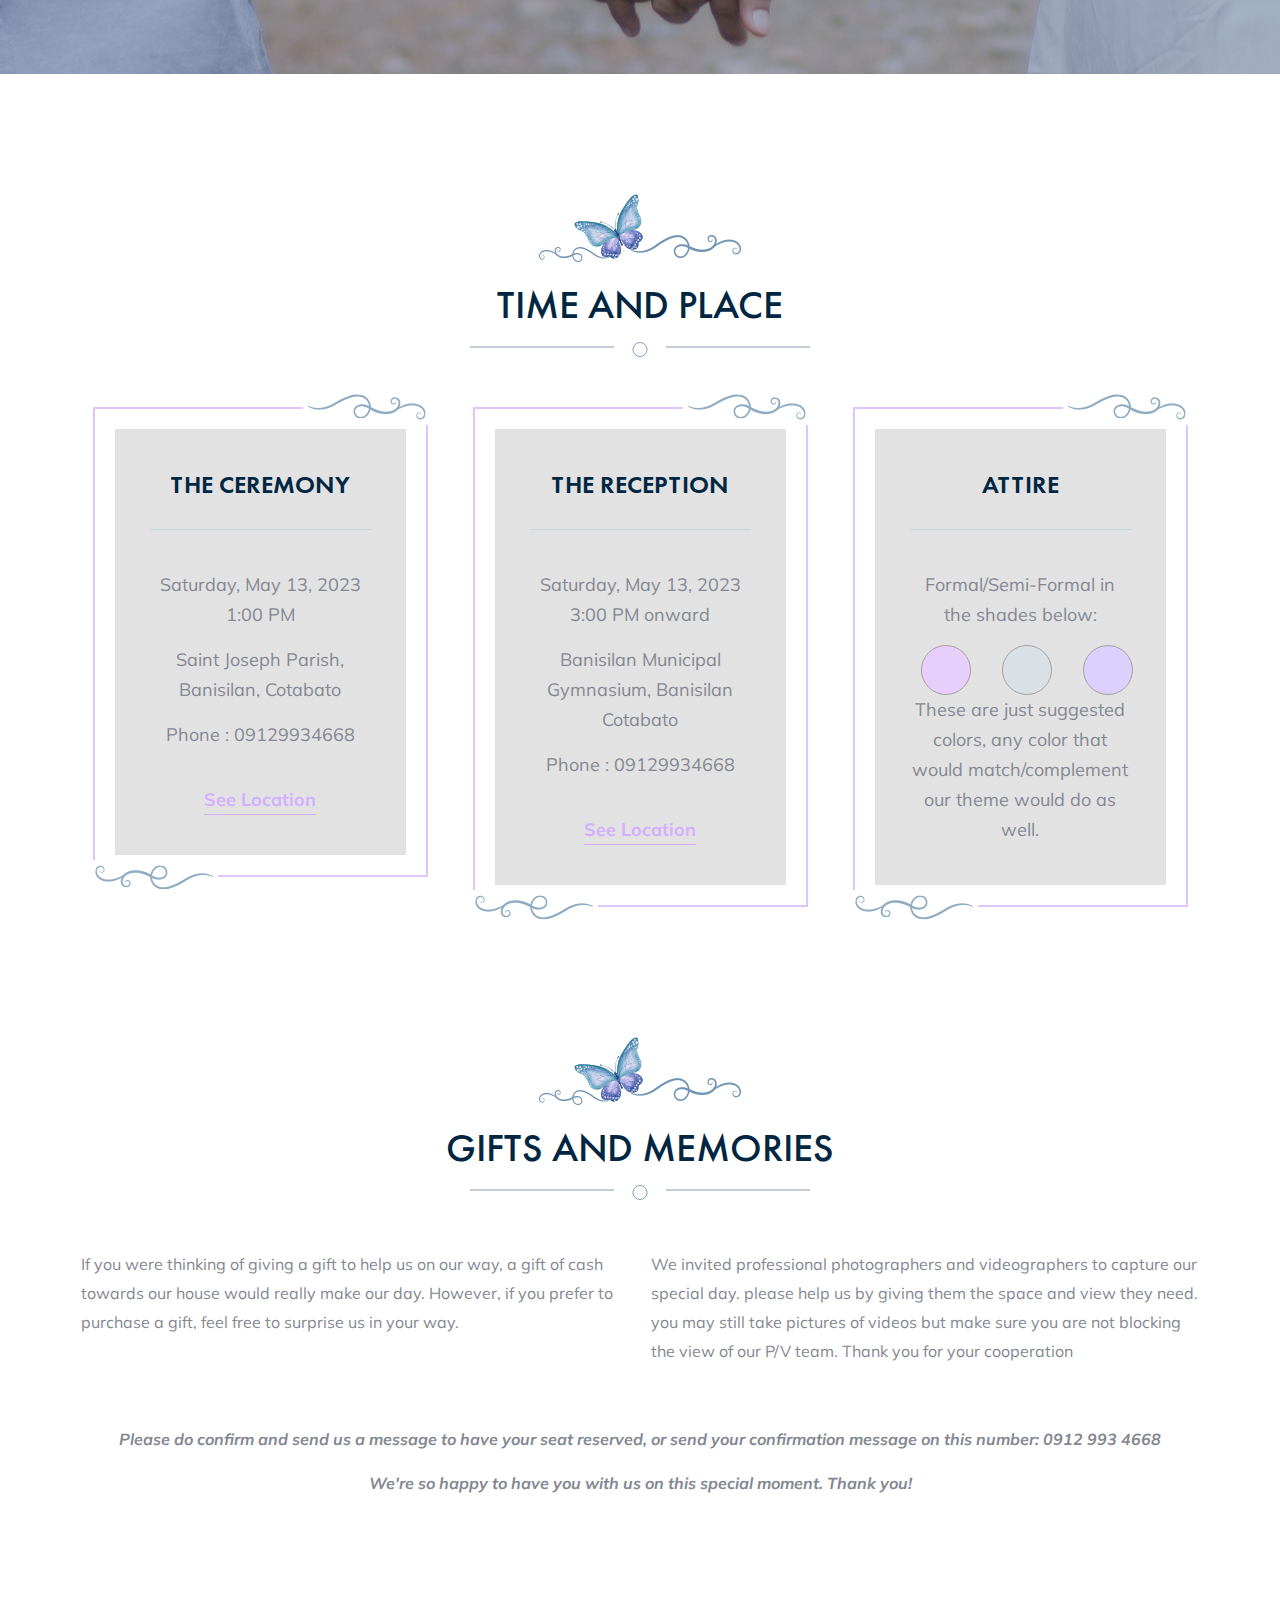
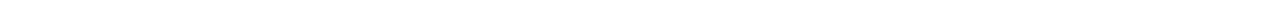
==== commit cd155a54: "added rsvp" ====
--- a/index.html
+++ b/index.html
@@ -403,6 +403,10 @@
                             Thank you for your cooperation</p>
                     </div>
                 </div>
+                <div class="text-center mt-5">
+                    <p class="bold-text">Please do confirm and send us a message to have your seat reserved, or send your confirmation message on this number: 0912 993 4668</p>
+                    <p class="bold-text">We're so happy to have you with us on this special moment. Thank you!</p>
+                </div>
 
             </div> <!-- end container -->
         </section>
--- a/assets/css/style.css
+++ b/assets/css/style.css
@@ -14957,9 +14957,7 @@
     color: #fff;
   }
 }/*# sourceMappingURL=style.css.map */
-.memsAndGifts {
-  display: flex;
-}
-.cg-column {
-  flex: 50%;
+.bold-text {
+  font-weight: 700;
+  font-style: italic;
 }